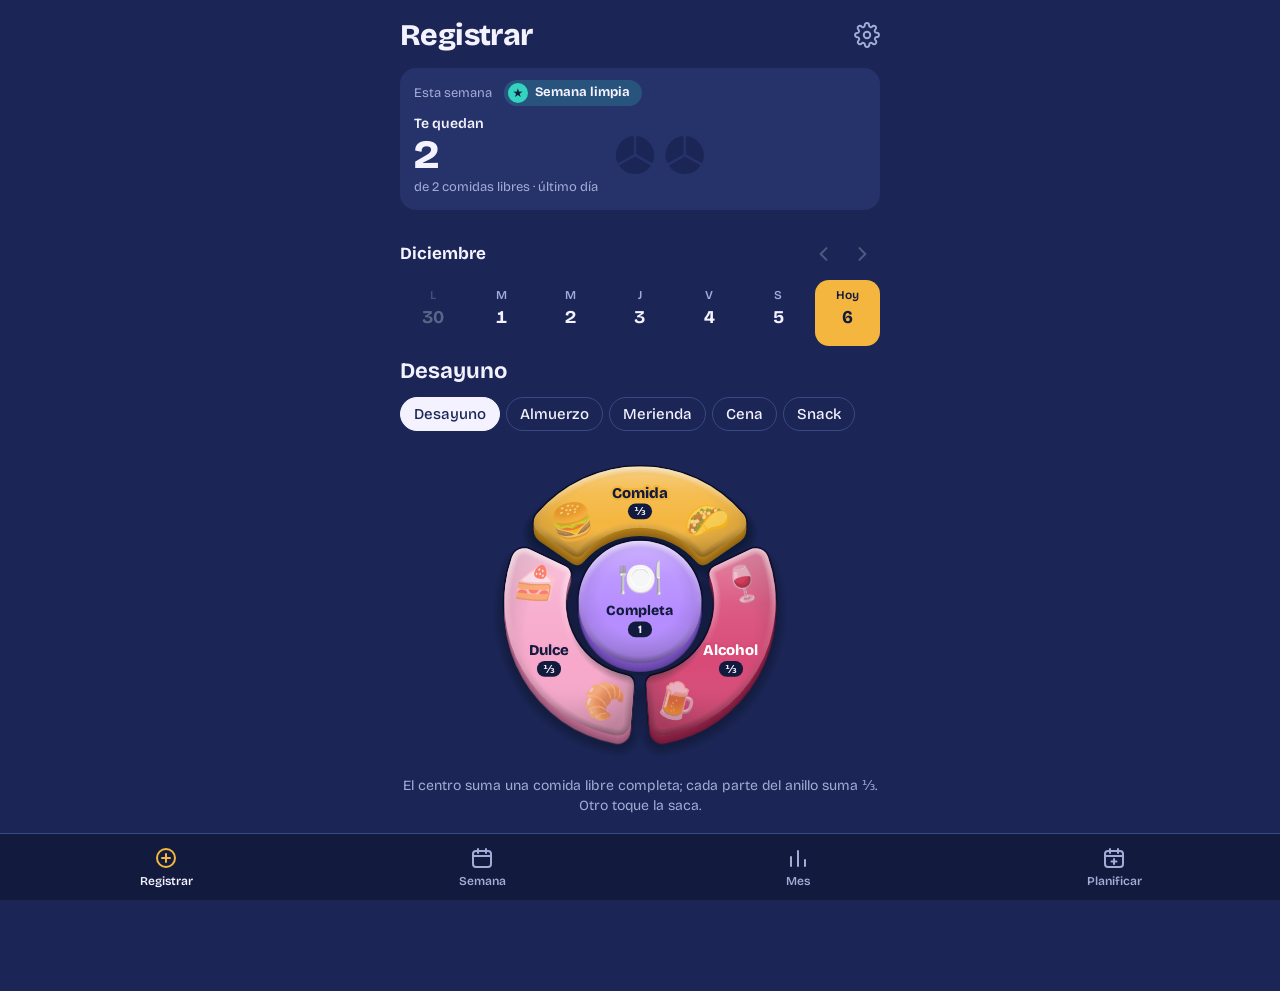
==== comidas/index.html @ 1c31e1c5 "Mark days with entries in the week strip Days that have something logged get a small lavender dot un" ====
<!doctype html>
<html lang="es">
<head>
<meta charset="utf-8">
<meta name="viewport" content="width=device-width, initial-scale=1, viewport-fit=cover">
<meta name="apple-mobile-web-app-capable" content="yes">
<meta name="apple-mobile-web-app-status-bar-style" content="black-translucent">
<meta name="apple-mobile-web-app-title" content="Comidas libres">
<meta name="theme-color" content="#1b2656">
<link rel="manifest" href="manifest.webmanifest">
<link rel="apple-touch-icon" href="icon-180.png">
<title>Comidas libres</title>
<style>
  @font-face {
    font-family: "Bricolage";
    src: url("fonts/bricolage.woff2") format("woff2");
    font-weight: 200 800;
    font-display: swap;
  }
  :root {
    color-scheme: dark;
    --ink: #1b2656;        /* cobalt ground */
    --ink-deep: #121a3d;   /* key shadows, sheet backdrop */
    --panel: #26336b;      /* sheets, inputs */
    --line: #3a4884;
    --paper: #f4f2ff;      /* main text */
    --muted: #a3acd6;
    --comida: #f4b63f;     /* mustard */
    --comida-deep: #b9811a;
    --alcohol: #d84a78;    /* wine */
    --alcohol-deep: #93224a;
    --postre: #f7a8cb;     /* strawberry milk */
    --postre-deep: #c06d93;
    --completa: #b58cff;   /* lavender: a whole free meal */
    --completa-deep: #7d55c9;
    --over: #ff7a6b;       /* status: te pasaste */
    --good: #34d3c0;       /* status: limpia / vas bien */
    --font: "Bricolage", ui-rounded, "SF Pro Rounded", -apple-system, system-ui, sans-serif;
  }
  * { box-sizing: border-box; -webkit-tap-highlight-color: transparent; }
  html { background: var(--ink); }
  body {
    margin: 0; min-height: 100%;
    background: var(--ink); color: var(--paper);
    font: 400 16px/1.4 var(--font);
    padding: env(safe-area-inset-top, 0px) 16px calc(env(safe-area-inset-bottom, 0px) + 96px);
    -webkit-font-smoothing: antialiased;
  }
  main { max-width: 480px; margin: 0 auto; }
  .tab { display: flex; flex-direction: column; gap: 26px; }
  .appbar {
    max-width: 480px; margin: 0 auto; padding: 14px 0 12px;
    display: flex; align-items: center; justify-content: space-between;
  }
  .appbar h1 { margin: 0; font-size: 30px; font-weight: 800; letter-spacing: -0.02em; }
  .appbar { position: relative; }
  .appbar .gear { margin: 0 -8px 0 0; border-radius: 12px; }
  .appbar .gear[aria-expanded="true"] { background: var(--panel); color: var(--paper); }
  /* the gear's menu: Excel one tap away, settings behind it */
  .menu {
    position: absolute; top: calc(100% - 4px); right: -4px; z-index: 30; min-width: 250px;
    display: flex; flex-direction: column; padding: 6px; border-radius: 18px;
    background: var(--panel); border: 1px solid var(--line); box-shadow: 0 14px 40px rgb(0 0 0 / .45);
    transform-origin: top right; animation: menu-in .16s cubic-bezier(.2, .9, .3, 1);
  }
  @keyframes menu-in { from { opacity: 0; transform: scale(.92) translateY(-4px); } }
  .menu button { display: flex; align-items: center; gap: 12px; width: 100%; padding: 10px 12px; border: 0; border-radius: 12px;
    background: none; color: var(--paper); text-align: left; }
  .menu button:active, .menu button:focus-visible { background: var(--ink); outline: none; }
  .menu .mi-ico { flex: none; width: 32px; height: 32px; border-radius: 10px; display: grid; place-items: center;
    background: var(--ink); font-size: 16px; }
  .menu .mi-txt { display: flex; flex-direction: column; gap: 1px; min-width: 0; }
  .menu .mi-txt b { font-size: 15px; font-weight: 700; }
  .menu .mi-txt small { font-size: 12.5px; color: var(--muted); }
  .menu hr { width: calc(100% - 24px); margin: 4px auto; border: 0; border-top: 1px solid var(--line); }

  .today-sum {
    width: 100%; display: flex; flex-direction: column; gap: 8px;
    border: 0; border-radius: 16px; background: var(--panel); padding: 12px 14px 14px; text-align: left;
  }
  .today-sum .head { display: flex; align-items: center; justify-content: space-between; gap: 12px; }
  .today-sum .head small { color: var(--muted); font-size: 13px; }
  .today-sum .head .status { font-size: 13px; padding-block: 3px; }
  .today-sum .head .status i { width: 20px; height: 20px; }
  /* the headline is what's left; the plates show it in the dial's own units (1 plate = 1 free meal, cut in thirds) */
  .hero { display: flex; align-items: center; justify-content: space-between; gap: 14px; }
  .hero-text { display: flex; flex-direction: column; min-width: 0; }
  .hero .cap { font-size: 14px; font-weight: 600; color: var(--paper); }
  .hero .num { font-size: 40px; line-height: 1; font-weight: 800; letter-spacing: -0.02em; font-variant-numeric: tabular-nums; margin: 1px 0 3px; }
  .hero.over .num { color: var(--over); }
  .hero .sub { font-size: 13px; color: var(--muted); }
  .week-card { margin-top: 12px; background: var(--panel); border-radius: 16px; padding: 12px 14px 14px; }
  .plates .w.fresh { animation: stamp .45s cubic-bezier(.2, 1.6, .4, 1); }
  .hero .plates { flex: none; height: 46px; width: auto; max-width: 62%; overflow: visible; }
  .plates .w { stroke: var(--panel); stroke-width: 2.5; stroke-linejoin: round; }
  .plates .w-empty { fill: var(--ink); }
  .plates .w-comida { fill: var(--comida); }
  .plates .w-alcohol { fill: var(--alcohol); }
  .plates .w-postre { fill: var(--postre); }
  .plates .w-completa { fill: var(--completa); }
  .plates .h-bg { fill: var(--ink); } .plates .h-ln { fill: var(--completa); }
  .plates .extra .w-empty { fill: transparent; }
  .plates .ring { fill: none; stroke: var(--over); stroke-width: 2.5; stroke-dasharray: 4 3; }
  .today-sum .note { display: flex; align-items: center; gap: 6px; color: var(--muted); font-size: 13px; font-variant-numeric: tabular-nums; }
  .key-hatch { width: 14px; height: 14px; border-radius: 4px; flex: none;
    background: repeating-linear-gradient(45deg, var(--completa) 0 2px, var(--ink) 2px 5px); }
  .pbar { position: relative; display: block; height: 10px; border-radius: 5px; background: var(--ink); overflow: hidden; }
  .pbar .fill { position: absolute; top: 0; bottom: 0; left: 0; background: var(--st, var(--good)); }
  .pbar .fill.extra { background: var(--over); }
  .s-over .pbar .fill:not(.extra) { background: var(--muted); }
  .pbar .tick { position: absolute; top: 0; bottom: 0; width: 2px; margin-left: -1px; background: var(--panel); }
  .pbar .tick.cupo { width: 3px; background: var(--paper); }

  .tabbar {
    position: fixed; left: 0; right: 0; bottom: 0; z-index: 15;
    display: grid; grid-template-columns: repeat(4, 1fr);
    background: var(--ink-deep); border-top: 1px solid var(--line);
    padding: 6px 8px calc(env(safe-area-inset-bottom, 0px) + 6px);
  }
  .tabbar button {
    border: 0; background: none; color: var(--muted); padding: 6px 0 4px;
    display: flex; flex-direction: column; align-items: center; gap: 3px; font-size: 12px; font-weight: 600;
  }
  .tabbar svg { width: 24px; height: 24px; }
  .tabbar button[aria-selected="true"] { color: var(--paper); }
  .tabbar button[aria-selected="true"] svg { color: var(--comida); }
  button { font: inherit; color: inherit; -webkit-appearance: none; appearance: none; cursor: pointer; }
  button:focus-visible, input:focus-visible, select:focus-visible, textarea:focus-visible {
    outline: 3px solid var(--paper); outline-offset: 2px;
  }
  .hidden, [hidden] { display: none !important; }

  /* ---------- top: week card ---------- */
  .top { display: flex; flex-direction: column; }
  .week-title { margin: 0; font-size: 15px; font-weight: 500; color: var(--muted); }
  .week-status { margin-top: 10px; }
  .status {
    --st: var(--good);
    display: inline-flex; align-items: center; gap: 7px; padding: 4px 12px 4px 4px; border-radius: 999px;
    background: color-mix(in srgb, var(--st) 20%, transparent); color: var(--paper);
    font-size: 14px; font-weight: 700; line-height: 1.2;
  }
  .status i, .wk .st {
    width: 22px; height: 22px; border-radius: 50%; background: var(--st); color: var(--ink-deep);
    display: inline-grid; place-items: center; font-style: normal; font-size: 12px; font-weight: 800; flex: none;
  }
  .s-clean, .s-good { --st: var(--good); }
  .s-limit { --st: var(--paper); }
  .s-over { --st: var(--over); }
  .gear { background: none; border: 0; padding: 8px; margin: -4px -8px 0 0; color: var(--muted); }
  .gear svg { display: block; width: 26px; height: 26px; }
  @keyframes stamp { from { transform: scale(.3); opacity: 0; } to { transform: scale(1); opacity: 1; } }

  /* ---------- context: when ---------- */
  .when { display: flex; flex-direction: column; gap: 10px; }
  .when-line { margin: 0; font-size: 22px; font-weight: 700; display: flex; align-items: center; flex-wrap: wrap; gap: 10px; }
  .strip { display: flex; flex-direction: column; gap: 8px; }
  .strip-head { display: flex; align-items: center; gap: 2px; }
  .strip-month { margin: 0 auto 0 0; font-size: 17px; font-weight: 700; }
  .strip-head .nav { width: 36px; height: 36px; }
  .strip-days { display: grid; grid-template-columns: repeat(7, 1fr); gap: 4px; }
  .sday {
    display: flex; flex-direction: column; align-items: center; gap: 3px;
    border: 0; background: none; border-radius: 14px; padding: 7px 0 6px; color: var(--paper);
  }
  .sday small { font-size: 12px; color: var(--muted); font-weight: 600; }
  .sday b { font-size: 18px; font-weight: 700; font-variant-numeric: tabular-nums; line-height: 1.2; }
  .sday.today { box-shadow: inset 0 0 0 2px var(--comida); }
  .sday.today small, .sday.today b { color: var(--comida); }
  .sday[aria-pressed="true"] { background: var(--paper); color: var(--ink); }
  .sday[aria-pressed="true"] small { color: var(--ink); }
  .sday.today[aria-pressed="true"] { background: var(--comida); box-shadow: none; }
  .sday.today[aria-pressed="true"] small, .sday.today[aria-pressed="true"] b { color: var(--ink-deep); }
  .sday .mark { width: 6px; height: 6px; margin-top: 3px; border-radius: 50%; }
  .sday .mark.on { background: var(--completa); }
  .sday[aria-pressed="true"] .mark.on { background: var(--completa-deep); }
  .sday:disabled { opacity: .3; cursor: default; }
  .sday:not(:disabled):not([aria-pressed="true"]):active { background: var(--panel); }
  .to-today {
    flex: none; display: inline-flex; align-items: center; gap: 5px; height: 36px;
    border: 0; background: none; color: var(--comida); padding: 0 8px;
    font-size: 15px; font-weight: 600;
  }
  .to-today:active { opacity: .6; }
  .seg { display: flex; flex-wrap: wrap; gap: 6px; }
  .seg button {
    position: relative; border: 1.5px solid var(--line); background: transparent; color: var(--paper);
    border-radius: 999px; padding: 7px 13px; font-size: 15px; line-height: 1.2; font-weight: 500;
  }
  .seg button[aria-pressed="true"] { background: var(--paper); color: var(--ink); border-color: var(--paper); }
  .seg button .dot { display: inline-block; width: 8px; height: 8px; margin-left: 7px; border-radius: 50%;
    vertical-align: 2px; background: var(--completa); }
  .seg button[aria-pressed="true"] .dot { background: var(--completa-deep); }

  /* ---------- the keypad: a Simon-style dial — the three thirds around, the whole meal in the middle ---------- */
  .pad { display: flex; justify-content: center; }
  .dial { width: min(100%, 290px); height: auto; display: block; overflow: visible; touch-action: manipulation; user-select: none; -webkit-user-select: none; }
  .key { cursor: pointer; outline: none; -webkit-tap-highlight-color: transparent; }
  /* A physical keycap, painted without SVG filters (they lag on iOS):
     resting  — the cap stands 9px over its wall, lit from above (gloss, bright top bevel, dark bottom bevel,
                slightly dished face) and casts a soft contact shadow (stacked strokes fake the blur).
     pressed  — while the finger is down it drops flush with the wall, the shadow tucks in.
     latched  — once added it stays sunk in its dark hole: a hair smaller so the hole's rim shows, the light
                is gone and a soft inner shadow falls from the top lip. */
  .key .top { transition: transform .16s cubic-bezier(.25, 1.6, .45, 1); will-change: transform; transform-box: fill-box; transform-origin: center; }
  .key.pressed .top { transform: translateY(9px) scale(.985); transition: transform .05s ease-out; }
  .key.on .top { transform: translateY(7px) scale(.965); }
  .key.on.pressed .top { transform: translateY(9px) scale(.955); }
  /* soft shadows: many thin stacked strokes (see app.js) so the falloff reads as a blur, not bands */
  .key .soft > *, .key .hole .blur > *, .key .inset .blur > * { stroke: #000; stroke-linejoin: round; }
  .key .soft > * { fill: #000; }
  .key .hole .blur > *, .key .inset .blur > * { fill: none; }
  .key .soft { transition: opacity .16s, transform .16s; }
  .key.pressed .soft { opacity: .35; transform: translateY(4px); transition-duration: .05s; }
  .key.on .soft { opacity: 0; }
  .key .well { fill: #080c26; stroke: #080c26; stroke-width: 3; stroke-linejoin: round; }
  .key.on .side { opacity: 0; }
  .key .dish { fill: url(#dish); pointer-events: none; }
  .key .gloss { fill: url(#gloss); pointer-events: none; transition: opacity .16s; }
  .key .edge * { fill: none; pointer-events: none; stroke-linejoin: round; }
  .key .edge .hi > * { stroke: url(#bevelHi); } .key .edge .lo > * { stroke: url(#bevelLo); }
  .key .edge { transition: opacity .16s; }
  .key.on .gloss { opacity: 0; } .key.on .edge { opacity: 0; }
  .key .inset { opacity: 0; pointer-events: none; transition: opacity .12s; }
  .key .inset .lipsh { fill: url(#lip); }
  .key.on .inset { opacity: 1; }
  .key.on[data-part="comida"] .face { fill: color-mix(in srgb, var(--comida), #000 14%); }
  .key.on[data-part="alcohol"] .face { fill: color-mix(in srgb, var(--alcohol), #000 14%); }
  .key.on[data-part="postre"] .face { fill: color-mix(in srgb, var(--postre), #000 14%); }
  .key.on.hub .face { fill: color-mix(in srgb, var(--completa), #000 14%); }
  .key .face { transition: filter .15s; }
  .key.pressed .face { filter: brightness(.9); transition-duration: 0s; }
  .key.on .emo, .key.on .nm, .key.on .pill { opacity: .88; }
  .key[data-part="comida"] .face { fill: var(--comida); } .key[data-part="comida"] .base { fill: var(--comida-deep); }
  .key[data-part="alcohol"] .face { fill: var(--alcohol); } .key[data-part="alcohol"] .base { fill: var(--alcohol-deep); }
  .key[data-part="postre"] .face { fill: var(--postre); } .key[data-part="postre"] .base { fill: var(--postre-deep); }
  .key.hub .face { fill: var(--completa); } .key.hub .base { fill: var(--completa-deep); }
  .key:focus-visible .face { stroke: var(--paper); stroke-width: 4; stroke-dasharray: 6 4; }
  .key text { text-anchor: middle; font-family: var(--font); pointer-events: none; }
  .key .emo { font-size: 23px; }
  .key .emos .emo { font-size: 38px; opacity: .55; }
  .key.seg .nm { font-size: 16px; paint-order: stroke; stroke-width: 5px; stroke-linejoin: round; }
  .key[data-part="comida"] .nm { stroke: var(--comida); } .key[data-part="postre"] .nm { stroke: var(--postre); } .key[data-part="alcohol"] .nm { stroke: var(--alcohol); }
  .key.on[data-part="comida"] .nm { stroke: color-mix(in srgb, var(--comida), #000 14%); } .key.on[data-part="postre"] .nm { stroke: color-mix(in srgb, var(--postre), #000 14%); } .key.on[data-part="alcohol"] .nm { stroke: color-mix(in srgb, var(--alcohol), #000 14%); }
  .key .emo.big { font-size: 40px; }
  .key .nm { font-size: 15px; font-weight: 800; fill: var(--ink-deep); }
  .key[data-part="alcohol"] .nm { fill: #fff; }
  .key .pill rect { fill: var(--ink-deep); }
  .key .pill text { font-size: 12px; font-weight: 800; fill: var(--paper); }
  .key .done { display: none; }
  .key.on .done { display: inline; }
  .key .done circle { fill: var(--ink-deep); stroke: var(--paper); stroke-width: 2; }
  .key .done text { font-size: 12px; font-weight: 800; fill: var(--paper); }
  .hint { margin: -10px 0 0; font-size: 14px; color: var(--muted); text-align: center; }

  /* ---------- log ---------- */
  .log h2 { margin: 0 0 6px; font-size: 18px; font-weight: 700; }
  .log ul { list-style: none; margin: 0; padding: 0; }
  .log li + li { border-top: 1px solid var(--line); }
  .entry {
    width: 100%; background: none; border: 0; text-align: left; padding: 12px 0;
    display: grid; grid-template-columns: auto 1fr auto; align-items: center; gap: 12px;
  }
  .entry .dots { display: flex; gap: 4px; }
  .entry .dot { width: 12px; height: 12px; border-radius: 50%; border: 1.5px solid var(--line); }
  .entry .what { min-width: 0; }
  .entry .what b { display: block; font-weight: 600; }
  .entry .what span { display: block; font-size: 14px; color: var(--muted); overflow: hidden; text-overflow: ellipsis; white-space: nowrap; }
  .entry .val { font-weight: 700; font-variant-numeric: tabular-nums; font-size: 17px; }
  .empty { color: var(--muted); margin: 4px 0 0; }
  .top > div { min-width: 0; flex: 1; }
  .week-nav { display: flex; align-items: center; gap: 4px; margin-left: -10px; }
  .nav {
    flex: none; width: 36px; height: 36px; border: 0; background: none; border-radius: 50%;
    color: var(--paper); padding: 0; display: grid; place-items: center;
  }
  .nav svg { display: block; }
  .nav:disabled { opacity: .25; cursor: default; }
  .nav:not(:disabled):active { background: var(--panel); }
  .today-link { margin-top: 12px; border: 0; background: none; padding: 0; color: var(--comida); font-weight: 600; text-decoration: underline; text-underline-offset: 3px; }

  .month { display: flex; flex-direction: column; gap: 8px; }
  .month-head { display: flex; align-items: center; gap: 4px; margin-left: -10px; }
  .month-head h2 { margin: 0; font-size: 18px; font-weight: 700; min-width: 7.5em; text-align: center; }
  .month-total { margin: 0; color: var(--muted); }
  .month-total b { color: var(--paper); font-size: 22px; font-variant-numeric: tabular-nums; }
  .month-total span { display: block; margin-top: 2px; }
  .month-advice { margin: 0; font-size: 15px; line-height: 1.45; max-width: 36em; }
  .month-advice:empty { display: none; }
  #chart .path { stroke: var(--comida); stroke-width: 1.5; stroke-dasharray: 4 4; opacity: .8; }
  .chart-wrap { position: relative; margin: 4px 0 6px; }
  .chart-wrap svg { display: block; width: 100%; height: auto; overflow: visible; touch-action: pan-y; }
  .chart-wrap figcaption { font-size: 13px; color: var(--muted); margin-top: 2px; }
  #chart .grid { stroke: var(--line); stroke-width: 1; opacity: .55; }
  #chart .axis { stroke: var(--line); stroke-width: 1; }
  #chart .tick { fill: var(--muted); font-size: 11px; font-family: var(--font); font-variant-numeric: tabular-nums; }
  #chart .pace { stroke: var(--muted); stroke-width: 1.5; opacity: .75; }
  #chart .series { fill: none; stroke: var(--comida); stroke-width: 2; stroke-linejoin: round; stroke-linecap: round; }
  #chart .wash { fill: var(--comida); opacity: .12; }
  #chart .end { fill: var(--comida); stroke: var(--ink); stroke-width: 2; }
  #chart .end.over { fill: var(--over); }
  #chart .endlabel { fill: var(--paper); font-size: 13px; font-weight: 700; font-family: var(--font); }
  #chart .cross { stroke: var(--paper); stroke-width: 1; opacity: .5; }
  #chart .hit { fill: transparent; }
  .chart-switch { margin-top: 4px; display: grid; grid-template-columns: repeat(4, 1fr); gap: 4px; }
  .chart-switch button { font-size: 13px; padding: 7px 2px; text-align: center; white-space: nowrap; }
  #chart .cat { fill: var(--paper); font-size: 13px; font-family: var(--font); }
  #chart .daynum { fill: var(--muted); font-size: 11px; font-family: var(--font); font-variant-numeric: tabular-nums; }
  #chart .daynum.dark { fill: var(--ink-deep); font-weight: 700; }
  .heat { fill: var(--panel); }
  .heat.h1 { fill: color-mix(in srgb, var(--comida) 35%, var(--panel)); }
  .heat.h2 { fill: color-mix(in srgb, var(--comida) 70%, var(--panel)); }
  .heat.h3 { fill: var(--comida); }
  .heat.future { opacity: .35; }
  .heat.today { stroke: var(--paper); stroke-width: 2; }
  .chart-legend { display: flex; flex-wrap: wrap; align-items: center; gap: 6px 14px; font-size: 13px; color: var(--muted); margin-top: 6px; }
  .chart-legend:empty { display: none; }
  .chart-legend span { display: inline-flex; align-items: center; gap: 6px; }
  .chart-legend .sw { width: 10px; height: 10px; border-radius: 3px; display: inline-block; }
  .chart-legend i.heat { width: 14px; height: 14px; border-radius: 4px; display: inline-block; background: var(--panel); }
  .chart-legend i.heat.h1 { background: color-mix(in srgb, var(--comida) 35%, var(--panel)); }
  .chart-legend i.heat.h2 { background: color-mix(in srgb, var(--comida) 70%, var(--panel)); }
  .chart-legend i.heat.h3 { background: var(--comida); }
  .chart-tip {
    position: absolute; top: 0; pointer-events: none; z-index: 5;
    background: var(--paper); color: var(--ink); border-radius: 12px; padding: 8px 10px;
    font-size: 13px; line-height: 1.35; white-space: nowrap; box-shadow: 0 6px 20px rgb(0 0 0 / .3);
  }
  .chart-tip b, .chart-tip span { display: block; }
  .sr-only { position: absolute; width: 1px; height: 1px; overflow: hidden; clip: rect(0 0 0 0); white-space: nowrap; }
  .weeks { list-style: none; margin: 0; padding: 0; display: flex; flex-direction: column; gap: 6px; }
  .wk {
    width: 100%; display: grid; grid-template-columns: 22px 10.5em 1fr 3.2em; align-items: center; gap: 10px;
    border: 1.5px solid transparent; background: var(--panel); border-radius: 14px; padding: 10px 12px;
    text-align: left; font-size: 14px;
  }
  .wk.on { border-color: var(--paper); }
  .wkbar { height: 8px; border-radius: 4px; background: var(--ink); overflow: hidden; }
  .wkbar i { display: block; height: 100%; background: var(--st); border-radius: 4px; }
  .wk.s-clean { background: color-mix(in srgb, var(--good) 14%, var(--panel)); }
  .wk.s-over { background: color-mix(in srgb, var(--over) 14%, var(--panel)); }
  .wkval { text-align: right; font-weight: 700; font-variant-numeric: tabular-nums; }
  #chart .stdot { fill: var(--st); }
  #chart .sticon { fill: var(--ink-deep); font-size: 10px; font-weight: 800; font-family: var(--font); pointer-events: none; }

  .foot { display: flex; gap: 8px; flex-wrap: wrap; }
  .ghost {
    border: 1.5px solid var(--line); background: transparent; border-radius: 12px;
    padding: 10px 14px; font-size: 15px; font-weight: 500;
  }

  /* ---------- toast with undo ---------- */
  .toast {
    position: fixed; left: 16px; right: 16px; bottom: calc(env(safe-area-inset-bottom, 0px) + 80px);
    max-width: 448px; margin: 0 auto; z-index: 20;
    display: flex; align-items: center; justify-content: space-between; gap: 12px;
    background: var(--paper); color: var(--ink); border-radius: 16px; padding: 12px 12px 12px 16px;
    font-weight: 600; box-shadow: 0 10px 30px rgb(0 0 0 / .35);
    transform: translateY(140%); transition: transform .25s cubic-bezier(.2, .9, .3, 1);
  }
  .toast:not(.show) { visibility: hidden; transition: transform .25s, visibility 0s .25s; }
  .toast.show { transform: translateY(0); }
  .toast button { border: 0; background: var(--ink); color: var(--paper); border-radius: 10px; padding: 8px 12px; font-weight: 700; flex: none; }
  .toast { flex-wrap: wrap; }
  #toastMsg { flex: 1 1 0; min-width: 0; }
  .toast-joy { flex-basis: 100%; display: flex; align-items: center; justify-content: space-between; gap: 10px;
    padding-top: 10px; border-top: 1px solid color-mix(in srgb, var(--ink) 15%, transparent); font-size: 14px; }
  .toast-joy .faces { display: flex; gap: 6px; }
  .toast .toast-joy button, .joy-pick .face, .entry .val .joy { font-family: 'Apple Color Emoji', 'Noto Color Emoji', 'Segoe UI Emoji', sans-serif; }
  .toast .toast-joy button { background: color-mix(in srgb, var(--ink) 8%, transparent); font-size: 22px; line-height: 1; padding: 6px 10px; }
  .toast .toast-joy button[aria-pressed="true"] { background: var(--completa); }
  .joy-pick { display: flex; gap: 6px; }
  .joy-pick button { flex: 1; display: flex; flex-direction: column; align-items: center; gap: 2px; padding: 8px 4px;
    border: 1.5px solid var(--line); border-radius: 14px; background: transparent; color: var(--paper); font-size: 13px; font-weight: 600; }
  .joy-pick .face { font-size: 24px; line-height: 1.1; }
  .joy-pick button[aria-pressed="true"] { border-color: var(--completa); background: color-mix(in srgb, var(--completa) 22%, transparent); }
  .entry .val .joy { font-size: 16px; margin-right: 6px; vertical-align: 1px; }

  /* ---------- bottom sheets ---------- */
  .scrim {
    position: fixed; inset: 0; z-index: 30; background: rgb(8 12 32 / .6);
    display: flex; align-items: flex-end; justify-content: center;
  }
  .gcal-set { display: flex; align-items: center; justify-content: space-between; gap: 10px; font-size: 14px; color: var(--muted); }
  .gcal-set .link { padding: 4px 0; }
  .sound-row { display: flex; align-items: center; justify-content: space-between; gap: 12px; }
  .check { display: flex; align-items: center; gap: 10px; font-weight: 600; }
  .check input { width: 22px; height: 22px; accent-color: var(--completa); }
  .sound-note { margin-top: -6px; font-size: 13px; }
  /* ---------- summary for the consultation ---------- */
  .sum-open { width: 100%; margin-top: 14px; }
  .sum { display: flex; flex-direction: column; gap: 8px; margin-top: -6px; }
  .sum h4 { margin: 10px 0 0; font-size: 13px; font-weight: 700; color: var(--muted); text-transform: uppercase; letter-spacing: .06em; }
  .sum-top { font-size: 17px; font-weight: 600; }
  .sum-total { font-size: 40px; font-weight: 800; letter-spacing: -0.02em; font-variant-numeric: tabular-nums; }
  .sum-note { margin: 0; font-size: 14px; color: var(--muted); }
  .sum-insight { margin: 0; font-size: 15px; font-weight: 600; }
  .sum-weeks { list-style: none; margin: 0; padding: 0; display: flex; flex-direction: column; gap: 6px; }
  .sum-weeks li { display: flex; align-items: center; gap: 10px; background: var(--ink); border-radius: 12px; padding: 8px 10px; }
  .sum-weeks .st { width: 22px; height: 22px; border-radius: 50%; background: var(--st); color: var(--ink-deep); display: inline-grid; place-items: center;
    font-style: normal; font-size: 12px; font-weight: 800; flex: none; }
  .sum-range { flex: 1; min-width: 0; font-size: 14px; font-weight: 600; }
  .sum-weeks .plates { height: 24px; width: auto; flex: none; }
  .sum-weeks .plates .w { stroke: var(--ink); }
  .sum-weeks .plates .w-empty { fill: var(--panel); }
  .sum-val { flex: none; min-width: 48px; text-align: right; font-weight: 700; font-variant-numeric: tabular-nums; font-size: 14px; }
  .sum-kinds { display: flex; gap: 8px; flex-wrap: wrap; }
  .sum-kind { flex: 1; min-width: 72px; display: flex; flex-direction: column; align-items: center; gap: 1px; background: var(--ink); border-radius: 12px; padding: 8px 6px; }
  .sum-kind .ico { font-size: 22px; font-family: 'Apple Color Emoji', 'Noto Color Emoji', 'Segoe UI Emoji', sans-serif; }
  .sum-kind b { font-size: 18px; font-variant-numeric: tabular-nums; }
  .sum-kind small { font-size: 12px; color: var(--muted); text-align: center; }
  .sheet {
    width: 100%; max-width: 480px; max-height: 88vh; overflow-y: auto;
    background: var(--panel); border-radius: 24px 24px 0 0;
    padding: 20px 16px calc(env(safe-area-inset-bottom, 0px) + 20px);
    display: flex; flex-direction: column; gap: 14px;
    animation: rise .25s cubic-bezier(.2, .9, .3, 1);
  }
  @keyframes rise { from { transform: translateY(40%); opacity: 0; } }
  .sheet h3 { margin: 0; font-size: 20px; font-weight: 700; }
  .sheet p { margin: 0; color: var(--muted); }
  .field { display: flex; flex-direction: column; gap: 6px; }
  .field > span { font-size: 14px; color: var(--muted); }
  .row { display: grid; grid-template-columns: 1fr 1fr; gap: 10px; }
  .sheet input, .sheet select, .sheet textarea {
    display: block; width: 100%; min-width: 0; min-height: 46px; margin: 0;
    font: inherit; font-size: 16px; color: var(--paper); background: var(--ink);
    border: 1.5px solid var(--line); border-radius: 12px; padding: 10px 12px;
    -webkit-appearance: none; appearance: none;
  }
  .sheet input[type="date"], .sheet input[type="time"] { line-height: 24px; text-align: left; }
  .sheet input::-webkit-date-and-time-value { text-align: left; margin: 0; }
  .sheet textarea { min-height: 76px; resize: vertical; }
  .parts { display: grid; grid-template-columns: repeat(3, 1fr); gap: 8px; }
  .parts button {
    border: 1.5px solid var(--line); background: transparent; border-radius: 14px; padding: 10px 4px;
    display: flex; flex-direction: column; align-items: center; gap: 2px; font-size: 14px; font-weight: 600;
  }
  .parts button span { font-size: 26px; filter: grayscale(1); opacity: .5; }
  .parts button[aria-pressed="true"] { border-color: var(--paper); background: var(--ink); }
  .parts button[aria-pressed="true"] span { filter: none; opacity: 1; }
  .parts .wide { grid-column: 1 / -1; flex-direction: row; justify-content: center; gap: 8px; padding: 10px; }
  .parts .wide span { font-size: 20px; }
  .parts .wide[aria-pressed="true"] { border-color: var(--completa); }

  /* ---------- damage feedback ---------- */
  /* ---------- Planificar ---------- */
  .plan { display: flex; flex-direction: column; gap: 18px; }
  .plan-budget { --st: var(--good); background: var(--panel); border-radius: 18px; padding: 16px; display: flex; flex-direction: column; gap: 10px; }
  .plan-free { margin: 0; display: flex; align-items: baseline; gap: 10px; flex-wrap: wrap; }
  .plan-free b { font-size: 40px; font-weight: 800; line-height: 1; color: var(--st); font-variant-numeric: tabular-nums; }
  .plan-budget.s-limit .plan-free b { color: var(--paper); }
  .plan-free span { font-size: 16px; font-weight: 600; }
  .plan-budget .pbar { height: 14px; border-radius: 7px; }
  .pbar .fill.reserved {
    background: repeating-linear-gradient(135deg, var(--completa) 0 4px, color-mix(in srgb, var(--completa) 35%, transparent) 4px 8px);
  }
  .plan-legend { margin: 0; display: flex; flex-wrap: wrap; gap: 6px 14px; font-size: 13px; color: var(--muted); font-variant-numeric: tabular-nums; }
  .plan-legend span { display: inline-flex; align-items: center; gap: 6px; }
  .plan-legend i { width: 12px; height: 12px; border-radius: 3px; display: inline-block; }
  .plan-legend .lg-used { background: var(--st); }
  .plan-legend .lg-res { background: repeating-linear-gradient(135deg, var(--completa) 0 3px, color-mix(in srgb, var(--completa) 35%, transparent) 3px 6px); }
  .plan-legend .lg-free { background: var(--ink); box-shadow: inset 0 0 0 1.5px var(--line); }
  .plan-actions { display: flex; flex-direction: column; gap: 8px; }
  .plan-span { margin: -2px 0 0; font-size: 12px; color: var(--muted); }
  .plan-free { flex-direction: column; align-items: flex-start; gap: 0; }
  .plan-free small { font-size: 15px; font-weight: 600; color: var(--muted); }
  .plan-free b { font-size: 64px; letter-spacing: -0.03em; }
  .plan-free span { font-size: 17px; }
  .tokens { display: flex; flex-wrap: wrap; gap: 8px; margin-top: 4px; }
  .tokens svg { width: 38px; height: 38px; display: block; }
  .tk-ring { fill: var(--ink); stroke: var(--line); stroke-width: 2; }
  .tk-ring.extra { stroke: var(--over); stroke-dasharray: 4 3; }
  .tk-used { fill: var(--st); }
  .tk-used.over, .tk-res.over { fill: var(--over); }
  .tk-res { fill: var(--completa); opacity: .55; }
  .tk-div { stroke: var(--panel); stroke-width: 2.5; }
  .tk-legend { display: flex; gap: 14px; flex-wrap: wrap; margin-top: 8px; font-size: 13px; color: var(--muted); }
  .tk-legend span { display: inline-flex; align-items: center; gap: 6px; }
  .tk-legend i { width: 12px; height: 12px; border-radius: 50%; display: inline-block; }
  .tk-legend .lg-used { background: var(--st); }
  .tk-legend .lg-res { background: var(--completa); opacity: .55; }
  .tk-legend .lg-free { background: var(--ink); box-shadow: inset 0 0 0 1.5px var(--line); }
  .plan-math { margin: 2px 0 0; font-size: 14px; font-variant-numeric: tabular-nums; }
  .play { background: var(--panel); border-radius: 18px; padding: 14px; display: flex; flex-direction: column; gap: 10px; }
  .play-head { display: flex; align-items: center; justify-content: space-between; gap: 10px; }
  .play-head h3 { margin: 0; }
  .play-head .status { padding: 4px 12px; }
  .play-hint { margin: 0; font-size: 13px; color: var(--muted); }
  .play-weeks { list-style: none; margin: 0; padding: 0; display: flex; flex-direction: column; gap: 8px; }
  .pg { background: var(--ink); border-radius: 14px; padding: 10px 12px; display: flex; flex-direction: column; gap: 8px; }
  .pg.over { box-shadow: inset 0 0 0 1.5px var(--over); }
  .pg-head { display: flex; justify-content: space-between; gap: 8px; font-size: 14px; }
  .pg-total { font-weight: 700; font-variant-numeric: tabular-nums; }
  .pg.over .pg-total { color: var(--over); }
  .pg-bar { background: var(--panel); }
  .pbar .fill.used { background: var(--good); }
  .pbar .fill.alloc { background: var(--paper); }
  .pg-step { display: flex; align-items: center; gap: 8px; }
  .pg-step small { margin-right: auto; font-size: 13px; color: var(--muted); }
  .pg-step button { width: 40px; height: 36px; border: 0; border-radius: 10px; background: var(--panel); font-size: 22px; font-weight: 700; line-height: 1; }
  .pg-step button:disabled { opacity: .3; }
  .pg-val { min-width: 34px; text-align: center; font-weight: 800; font-size: 17px; font-variant-numeric: tabular-nums; color: var(--paper); }
  .play-actions { display: flex; gap: 8px; align-items: center; }
  .play-actions .ghost { flex: 1; }
  .plan-add { width: 100%; }
  .plan-ics { width: 100%; }
  .gcal { display: inline-flex; align-items: center; justify-content: center; gap: 8px; }
  .plan-ics-file { padding: 4px; font-size: 14px; }
  .gcal-note { margin: 0; text-align: center; font-size: 12px; color: var(--muted); }
  .gcal-note:empty { display: none; }
  .ics-list { list-style: none; margin: 0; padding: 0; display: flex; flex-direction: column; gap: 6px; max-height: 52vh; overflow-y: auto; }
  .ics { display: flex; align-items: center; gap: 8px; background: var(--ink); border-radius: 12px; padding: 4px 6px 4px 4px; }
  .ics-pick { flex: 1; min-width: 0; display: grid; grid-template-columns: 26px 5.6em 1fr; align-items: center; gap: 8px;
    border: 0; background: none; text-align: left; padding: 6px 4px; }
  .ics-check { width: 24px; height: 24px; border-radius: 7px; border: 2px solid var(--line); display: grid; place-items: center; font-size: 13px; font-weight: 800; }
  .ics.on .ics-check { background: var(--completa); border-color: var(--completa); color: var(--ink-deep); }
  .ics-date { font-size: 13px; color: var(--muted); }
  .ics-pick b { font-weight: 600; overflow: hidden; text-overflow: ellipsis; white-space: nowrap; }
  .ics:not(.on) .ics-pick b { color: var(--muted); font-weight: 500; }
  .ics-val { flex: none; min-width: 40px; border: 1.5px solid var(--line); background: none; border-radius: 999px; padding: 4px 10px; font-weight: 800; }
  .ics.on .ics-val { border-color: var(--completa); }
  .solid:disabled { opacity: .5; }
  .plan-block h3 { margin: 0 0 8px; font-size: 17px; font-weight: 700; }
  .plan-list, .plan-weeks { list-style: none; margin: 0; padding: 0; display: flex; flex-direction: column; gap: 8px; }
  .prow { display: flex; align-items: center; gap: 12px; background: var(--panel); border-radius: 14px; padding: 8px 10px; }
  .pdate { flex: none; width: 44px; display: flex; flex-direction: column; align-items: center; line-height: 1.1; }
  .pdate small { font-size: 12px; color: var(--muted); text-transform: capitalize; }
  .pdate b { font-size: 20px; font-variant-numeric: tabular-nums; }
  .pdate.today b, .pdate.today small { color: var(--comida); }
  .pmain { flex: 1; min-width: 0; border: 0; background: none; text-align: left; padding: 4px 0; display: flex; flex-direction: column; gap: 2px; }
  .pmain b { font-weight: 700; overflow: hidden; text-overflow: ellipsis; white-space: nowrap; }
  .pmain span { font-size: 13px; color: var(--muted); }
  .pval { flex: none; font-weight: 800; font-variant-numeric: tabular-nums; padding: 2px 10px; border-radius: 999px;
    background: repeating-linear-gradient(135deg, color-mix(in srgb, var(--completa) 55%, transparent) 0 4px, color-mix(in srgb, var(--completa) 25%, transparent) 4px 8px); }
  .preg { flex: none; border: 0; border-radius: 12px; background: var(--completa); color: var(--ink-deep); font-weight: 800; padding: 8px 12px; }
  .pw { background: var(--panel); border-radius: 14px; padding: 10px 12px; display: grid; grid-template-columns: 1fr auto; gap: 8px 12px; align-items: center; }
  .pw .pw-range { font-size: 14px; font-weight: 600; }
  .pw .pbar { grid-column: 1 / -1; grid-row: 2; }
  .pw .status { grid-column: 2; grid-row: 1; font-size: 13px; padding-block: 2px; }
  .pw .status i { width: 20px; height: 20px; }
  .backup { display: flex; align-items: center; gap: 10px; margin-top: -12px; padding: 8px 6px 8px 14px;
    border-radius: 14px; background: var(--panel); border: 1.5px dashed var(--line); }
  .backup-text { flex: 1; min-width: 0; display: flex; flex-direction: column; gap: 1px; }
  .backup-text b { font-size: 14px; font-weight: 700; }
  .backup-text small { font-size: 13px; color: var(--muted); }
  .backup-go { flex: none; border: 0; border-radius: 10px; background: var(--paper); color: var(--ink-deep); font-weight: 800; padding: 8px 12px; }
  .backup-x { flex: none; border: 0; background: none; color: var(--muted); font-size: 16px; width: 36px; height: 36px; border-radius: 10px; }
  .today-plans { display: flex; flex-direction: column; gap: 8px; margin-top: -12px; }
  .tplan { display: flex; align-items: center; justify-content: space-between; gap: 10px;
    border: 1.5px solid var(--completa); border-radius: 14px; padding: 8px 8px 8px 14px; font-weight: 600; }
  .tplan button { flex: none; border: 0; border-radius: 10px; background: var(--completa); color: var(--ink-deep); font-weight: 800; padding: 8px 12px; }
  .err-detail { margin: 0 0 6px; padding: 10px 12px; border-radius: 12px; background: var(--ink); color: var(--paper); font-size: 13px; white-space: pre-wrap; word-break: break-word; user-select: text; -webkit-user-select: text; }
  .version { text-align: center; font-size: 12px; opacity: .6; }
  .hurt {
    position: fixed; inset: 0; z-index: 40; pointer-events: none; opacity: 0;
    background: radial-gradient(ellipse at center, rgb(200 0 20 / .12) 25%, rgb(210 0 20 / .65) 70%, rgb(150 0 10 / .92) 100%);
  }
  .hurt.big { background: radial-gradient(ellipse at center, rgb(160 0 10 / .25) 20%, rgb(200 0 20 / .7) 65%, rgb(120 0 10 / .95) 100%); }
  .dmg {
    position: fixed; z-index: 41; pointer-events: none; transform: translate(-50%, -50%);
    font-size: 26px; font-weight: 800; color: #ff3b3b; white-space: nowrap;
    text-shadow: 0 2px 0 #5a0008, 0 0 18px rgb(255 0 0 / .6);
  }
  .dmg.big { font-size: 38px; }
  .actions { display: flex; flex-direction: column; gap: 8px; margin-top: 4px; }
  .solid {
    border: 0; border-radius: 14px; padding: 14px; font-size: 17px; font-weight: 700;
    background: var(--paper); color: var(--ink);
  }
  .solid.danger { background: var(--over); color: var(--ink-deep); }
  .link { background: none; border: 0; padding: 10px; color: var(--muted); font-weight: 500; }
  .link.danger { color: var(--over); }

  @media (max-width: 350px) {
    .key { min-height: 128px; }
    .key .emoji { font-size: 38px; }
    .key .name { font-size: 16px; }
  }
  @media (prefers-reduced-motion: reduce) {
    *, *::before, *::after { animation: none !important; transition: none !important; }
  }
</style>
</head>
<body>
<header class="appbar">
  <h1 id="tabTitle">Registrar</h1>
  <button class="gear" id="btnMenu" type="button" aria-label="Menú" aria-haspopup="menu" aria-expanded="false" aria-controls="appMenu">
      <svg viewBox="0 0 24 24" fill="none" stroke="currentColor" stroke-width="1.8" stroke-linecap="round" stroke-linejoin="round"><circle cx="12" cy="12" r="3"/><path d="M19.4 15a1.7 1.7 0 0 0 .3 1.8l.1.1a2 2 0 1 1-2.8 2.8l-.1-.1a1.7 1.7 0 0 0-1.8-.3 1.7 1.7 0 0 0-1 1.5V21a2 2 0 1 1-4 0v-.1a1.7 1.7 0 0 0-1.1-1.5 1.7 1.7 0 0 0-1.8.3l-.1.1a2 2 0 1 1-2.8-2.8l.1-.1a1.7 1.7 0 0 0 .3-1.8 1.7 1.7 0 0 0-1.5-1H3a2 2 0 1 1 0-4h.1a1.7 1.7 0 0 0 1.5-1.1 1.7 1.7 0 0 0-.3-1.8l-.1-.1a2 2 0 1 1 2.8-2.8l.1.1a1.7 1.7 0 0 0 1.8.3h0a1.7 1.7 0 0 0 1-1.5V3a2 2 0 1 1 4 0v.1a1.7 1.7 0 0 0 1 1.5 1.7 1.7 0 0 0 1.8-.3l.1-.1a2 2 0 1 1 2.8 2.8l-.1.1a1.7 1.7 0 0 0-.3 1.8v0a1.7 1.7 0 0 0 1.5 1H21a2 2 0 1 1 0 4h-.1a1.7 1.7 0 0 0-1.5 1z"/></svg>
  </button>
  <div class="menu" id="appMenu" role="menu" aria-label="Menú" hidden>
    <button type="button" role="menuitem" id="btnExport"><span class="mi-ico" aria-hidden="true"><svg viewBox="0 0 24 24" width="18" height="18" fill="none" stroke="currentColor" stroke-width="2" stroke-linecap="round" stroke-linejoin="round"><path d="M12 15V4M7 9l5-5 5 5"/><path d="M4 15v3a2 2 0 0 0 2 2h12a2 2 0 0 0 2-2v-3"/></svg></span><span class="mi-txt"><b>Exportar Excel</b><small id="menuLastExport"></small></span></button>
    <button type="button" role="menuitem" id="btnImport"><span class="mi-ico" aria-hidden="true"><svg viewBox="0 0 24 24" width="18" height="18" fill="none" stroke="currentColor" stroke-width="2" stroke-linecap="round" stroke-linejoin="round"><path d="M12 4v11M7 10l5 5 5-5"/><path d="M4 15v3a2 2 0 0 0 2 2h12a2 2 0 0 0 2-2v-3"/></svg></span><span class="mi-txt"><b>Importar Excel</b><small>Recuperar registros de un archivo</small></span></button>
    <hr>
    <button type="button" role="menuitem" id="btnSettings"><span class="mi-ico" aria-hidden="true"><svg viewBox="0 0 24 24" width="18" height="18" fill="none" stroke="currentColor" stroke-width="2" stroke-linecap="round" stroke-linejoin="round"><circle cx="12" cy="12" r="3"/><path d="M12 2v3M12 19v3M4.9 4.9l2.1 2.1M17 17l2.1 2.1M2 12h3M19 12h3M4.9 19.1 7 17M17 7l2.1-2.1"/></svg></span><span class="mi-txt"><b>Ajustes</b><small>Cupo, horarios, sonido y más</small></span></button>
  </div>
  <input type="file" id="fileInput" accept=".xlsx,.xls,.csv,application/vnd.openxmlformats-officedocument.spreadsheetml.sheet" class="hidden">
</header>

<main>
  <!-- ===== Registrar: log a free meal (defaults to today) ===== -->
  <div class="tab" id="tab-hoy" role="tabpanel" aria-labelledby="tb-hoy">
    <button class="today-sum" id="todaySummary" type="button"></button>
    <div class="today-plans" id="todayPlans" hidden></div>
    <div class="backup" id="backupNudge" role="status" hidden>
      <span class="backup-text"><b></b><small>Guardá un Excel en Archivos por si se borran.</small></span>
      <button class="backup-go" id="backupExport" type="button">Exportar</button>
      <button class="backup-x" id="backupLater" type="button" aria-label="Recordarme en una semana">✕</button>
    </div>
  <section class="when">
    <div class="strip" role="group" aria-label="Día">
      <div class="strip-head">
        <p class="strip-month" id="stripMonth">Septiembre</p>
        <button type="button" class="to-today" id="dayToday" aria-label="Volver a hoy" hidden><svg viewBox="0 0 24 24" width="15" height="15" fill="none" stroke="currentColor" stroke-width="2.4" stroke-linecap="round" stroke-linejoin="round" aria-hidden="true"><path d="M3 12a9 9 0 1 0 3-6.7"/><path d="M3 4v5h5"/></svg>Hoy</button>
        <button type="button" class="nav" id="dayPrev" aria-label="Semana anterior"><svg viewBox="0 0 24 24" width="20" height="20" fill="none" stroke="currentColor" stroke-width="2.4" stroke-linecap="round" stroke-linejoin="round" aria-hidden="true"><path d="M15 5l-7 7 7 7"/></svg></button>
        <button type="button" class="nav" id="dayNext" aria-label="Semana siguiente"><svg viewBox="0 0 24 24" width="20" height="20" fill="none" stroke="currentColor" stroke-width="2.4" stroke-linecap="round" stroke-linejoin="round" aria-hidden="true"><path d="M9 5l7 7-7 7"/></svg></button>
      </div>
      <div class="strip-days" id="stripDays"></div>
    </div>
    <p class="when-line" id="whenLine"><span id="whenMeal">Cena</span></p>
    <div class="seg" id="segMeal" role="group" aria-label="Momento"></div>
  </section>

  <section class="pad" id="pad" aria-label="Registrar">
    <svg class="dial" viewBox="-6 -6 312 326" role="group" aria-label="Sumar comida libre">
      <defs>
        <!-- all depth is painted with gradients and stacked strokes, no SVG filters: fast on iOS -->
        <linearGradient id="gloss" x1="0" y1="0" x2="0" y2="1">
          <stop offset="0" stop-color="#fff" stop-opacity="0.34"/>
          <stop offset="0.3" stop-color="#fff" stop-opacity="0.1"/>
          <stop offset="0.62" stop-color="#fff" stop-opacity="0"/>
          <stop offset="1" stop-color="#000" stop-opacity="0.12"/>
        </linearGradient>
        <radialGradient id="dish" cx="0.5" cy="0.45" r="0.6">
          <stop offset="0.55" stop-color="#000" stop-opacity="0"/>
          <stop offset="1" stop-color="#000" stop-opacity="0.16"/>
        </radialGradient>
        <linearGradient id="bevelHi" x1="0" y1="0" x2="0" y2="1">
          <stop offset="0" stop-color="#fff" stop-opacity="0.75"/>
          <stop offset="0.45" stop-color="#fff" stop-opacity="0.12"/>
          <stop offset="1" stop-color="#fff" stop-opacity="0"/>
        </linearGradient>
        <linearGradient id="bevelLo" x1="0" y1="0" x2="0" y2="1">
          <stop offset="0.45" stop-color="#000" stop-opacity="0"/>
          <stop offset="1" stop-color="#000" stop-opacity="0.35"/>
        </linearGradient>
        <linearGradient id="lip" x1="0" y1="0" x2="0" y2="1">
          <stop offset="0" stop-color="#000" stop-opacity="0.3"/>
          <stop offset="0.12" stop-color="#000" stop-opacity="0.08"/>
          <stop offset="0.25" stop-color="#000" stop-opacity="0"/>
        </linearGradient>
        <clipPath id="cp-comida"><path d="M41.83 75.66 A14 14 0 0 1 39.13 55.01 A146 146 0 0 1 260.87 55.01 A14 14 0 0 1 258.17 75.66 L222.97 99.85 A9 9 0 0 1 211.01 98.25 A80 80 0 0 0 88.99 98.25 A9 9 0 0 1 77.03 99.85 Z"/></clipPath>
        <clipPath id="cp-alcohol"><path d="M268.47 93.49 A14 14 0 0 1 287.70 101.48 A146 146 0 0 1 176.83 293.51 A14 14 0 0 1 160.30 280.85 L156.95 238.27 A9 9 0 0 1 164.31 228.71 A80 80 0 0 0 225.32 123.04 A9 9 0 0 1 229.92 111.88 Z"/></clipPath>
        <clipPath id="cp-postre"><path d="M139.70 280.85 A14 14 0 0 1 123.17 293.51 A146 146 0 0 1 12.30 101.48 A14 14 0 0 1 31.53 93.49 L70.08 111.88 A9 9 0 0 1 74.68 123.04 A80 80 0 0 0 135.69 228.71 A9 9 0 0 1 143.05 238.27 Z"/></clipPath>
        <clipPath id="cp-completa"><circle cx="150" cy="150" r="66"/></clipPath>
      </defs>
      <g class="key seg" data-part="comida" role="button" tabindex="0" aria-label="Sumar comida">
        <g class="soft" transform="translate(0 11)"></g>
        <g class="hole"><path class="well" d="M41.83 75.66 A14 14 0 0 1 39.13 55.01 A146 146 0 0 1 260.87 55.01 A14 14 0 0 1 258.17 75.66 L222.97 99.85 A9 9 0 0 1 211.01 98.25 A80 80 0 0 0 88.99 98.25 A9 9 0 0 1 77.03 99.85 Z"/><g class="blur" clip-path="url(#cp-comida)"></g></g>
        <g class="side"></g>
        <g class="top">
          <path class="face" d="M41.83 75.66 A14 14 0 0 1 39.13 55.01 A146 146 0 0 1 260.87 55.01 A14 14 0 0 1 258.17 75.66 L222.97 99.85 A9 9 0 0 1 211.01 98.25 A80 80 0 0 0 88.99 98.25 A9 9 0 0 1 77.03 99.85 Z"/><path class="dish" d="M41.83 75.66 A14 14 0 0 1 39.13 55.01 A146 146 0 0 1 260.87 55.01 A14 14 0 0 1 258.17 75.66 L222.97 99.85 A9 9 0 0 1 211.01 98.25 A80 80 0 0 0 88.99 98.25 A9 9 0 0 1 77.03 99.85 Z"/><path class="gloss" d="M41.83 75.66 A14 14 0 0 1 39.13 55.01 A146 146 0 0 1 260.87 55.01 A14 14 0 0 1 258.17 75.66 L222.97 99.85 A9 9 0 0 1 211.01 98.25 A80 80 0 0 0 88.99 98.25 A9 9 0 0 1 77.03 99.85 Z"/>
          <g class="edge" clip-path="url(#cp-comida)"><g class="hi"></g><g class="lo"></g></g>
          <g class="inset" clip-path="url(#cp-comida)"><path class="lipsh" d="M41.83 75.66 A14 14 0 0 1 39.13 55.01 A146 146 0 0 1 260.87 55.01 A14 14 0 0 1 258.17 75.66 L222.97 99.85 A9 9 0 0 1 211.01 98.25 A80 80 0 0 0 88.99 98.25 A9 9 0 0 1 77.03 99.85 Z"/><g class="blur"></g></g>
          <g class="emos"><text class="emo" x="77.4" y="63.4" dy="0.35em" transform="rotate(-14 77.4 63.4)">🍔</text><text class="emo" x="222.6" y="63.4" dy="0.35em" transform="rotate(14 222.6 63.4)">🌮</text></g>
          <text class="nm" x="150.0" y="38.0">Comida</text>
          <g class="pill"><rect x="137.0" y="44.0" width="26" height="17" rx="8.5"/><text x="150.0" y="56.5">⅓</text></g>
          <g class="done"><circle cx="233.6" cy="50.4" r="11"/><text x="233.6" y="54.9">✓</text></g>
        </g>
      </g>
      <g class="key seg" data-part="alcohol" role="button" tabindex="0" aria-label="Sumar alcohol">
        <g class="soft" transform="translate(0 11)"></g>
        <g class="hole"><path class="well" d="M268.47 93.49 A14 14 0 0 1 287.70 101.48 A146 146 0 0 1 176.83 293.51 A14 14 0 0 1 160.30 280.85 L156.95 238.27 A9 9 0 0 1 164.31 228.71 A80 80 0 0 0 225.32 123.04 A9 9 0 0 1 229.92 111.88 Z"/><g class="blur" clip-path="url(#cp-alcohol)"></g></g>
        <g class="side"></g>
        <g class="top">
          <path class="face" d="M268.47 93.49 A14 14 0 0 1 287.70 101.48 A146 146 0 0 1 176.83 293.51 A14 14 0 0 1 160.30 280.85 L156.95 238.27 A9 9 0 0 1 164.31 228.71 A80 80 0 0 0 225.32 123.04 A9 9 0 0 1 229.92 111.88 Z"/><path class="dish" d="M268.47 93.49 A14 14 0 0 1 287.70 101.48 A146 146 0 0 1 176.83 293.51 A14 14 0 0 1 160.30 280.85 L156.95 238.27 A9 9 0 0 1 164.31 228.71 A80 80 0 0 0 225.32 123.04 A9 9 0 0 1 229.92 111.88 Z"/><path class="gloss" d="M268.47 93.49 A14 14 0 0 1 287.70 101.48 A146 146 0 0 1 176.83 293.51 A14 14 0 0 1 160.30 280.85 L156.95 238.27 A9 9 0 0 1 164.31 228.71 A80 80 0 0 0 225.32 123.04 A9 9 0 0 1 229.92 111.88 Z"/>
          <g class="edge" clip-path="url(#cp-alcohol)"><g class="hi"></g><g class="lo"></g></g>
          <g class="inset" clip-path="url(#cp-alcohol)"><path class="lipsh" d="M268.47 93.49 A14 14 0 0 1 287.70 101.48 A146 146 0 0 1 176.83 293.51 A14 14 0 0 1 160.30 280.85 L156.95 238.27 A9 9 0 0 1 164.31 228.71 A80 80 0 0 0 225.32 123.04 A9 9 0 0 1 229.92 111.88 Z"/><g class="blur"></g></g>
          <g class="emos"><text class="emo" x="261.3" y="130.4" dy="0.35em" transform="rotate(-14 261.3 130.4)">🍷</text><text class="emo" x="188.6" y="256.2" dy="0.35em" transform="rotate(14 188.6 256.2)">🍺</text></g>
          <text class="nm" x="247.9" y="207.5">Alcohol</text>
          <g class="pill"><rect x="234.9" y="213.5" width="26" height="17" rx="8.5"/><text x="247.9" y="226.0">⅓</text></g>
          <g class="done"><circle cx="277.2" cy="123.0" r="11"/><text x="277.2" y="127.5">✓</text></g>
        </g>
      </g>
      <g class="key seg" data-part="postre" role="button" tabindex="0" aria-label="Sumar dulce">
        <g class="soft" transform="translate(0 11)"></g>
        <g class="hole"><path class="well" d="M139.70 280.85 A14 14 0 0 1 123.17 293.51 A146 146 0 0 1 12.30 101.48 A14 14 0 0 1 31.53 93.49 L70.08 111.88 A9 9 0 0 1 74.68 123.04 A80 80 0 0 0 135.69 228.71 A9 9 0 0 1 143.05 238.27 Z"/><g class="blur" clip-path="url(#cp-postre)"></g></g>
        <g class="side"></g>
        <g class="top">
          <path class="face" d="M139.70 280.85 A14 14 0 0 1 123.17 293.51 A146 146 0 0 1 12.30 101.48 A14 14 0 0 1 31.53 93.49 L70.08 111.88 A9 9 0 0 1 74.68 123.04 A80 80 0 0 0 135.69 228.71 A9 9 0 0 1 143.05 238.27 Z"/><path class="dish" d="M139.70 280.85 A14 14 0 0 1 123.17 293.51 A146 146 0 0 1 12.30 101.48 A14 14 0 0 1 31.53 93.49 L70.08 111.88 A9 9 0 0 1 74.68 123.04 A80 80 0 0 0 135.69 228.71 A9 9 0 0 1 143.05 238.27 Z"/><path class="gloss" d="M139.70 280.85 A14 14 0 0 1 123.17 293.51 A146 146 0 0 1 12.30 101.48 A14 14 0 0 1 31.53 93.49 L70.08 111.88 A9 9 0 0 1 74.68 123.04 A80 80 0 0 0 135.69 228.71 A9 9 0 0 1 143.05 238.27 Z"/>
          <g class="edge" clip-path="url(#cp-postre)"><g class="hi"></g><g class="lo"></g></g>
          <g class="inset" clip-path="url(#cp-postre)"><path class="lipsh" d="M139.70 280.85 A14 14 0 0 1 123.17 293.51 A146 146 0 0 1 12.30 101.48 A14 14 0 0 1 31.53 93.49 L70.08 111.88 A9 9 0 0 1 74.68 123.04 A80 80 0 0 0 135.69 228.71 A9 9 0 0 1 143.05 238.27 Z"/><g class="blur"></g></g>
          <g class="emos"><text class="emo" x="111.4" y="256.2" dy="0.35em" transform="rotate(-14 111.4 256.2)">🥐</text><text class="emo" x="38.7" y="130.4" dy="0.35em" transform="rotate(14 38.7 130.4)">🍰</text></g>
          <text class="nm" x="52.1" y="207.5">Dulce</text>
          <g class="pill"><rect x="39.1" y="213.5" width="26" height="17" rx="8.5"/><text x="52.1" y="226.0">⅓</text></g>
          <g class="done"><circle cx="109.8" cy="273.6" r="11"/><text x="109.8" y="278.1">✓</text></g>
        </g>
      </g>
      <g class="key hub" data-part="completa" role="button" tabindex="0" aria-label="Sumar comida libre completa">
        <g class="soft" transform="translate(0 11)"></g>
        <g class="hole"><circle class="well" cx="150" cy="150" r="66"/><g class="blur" clip-path="url(#cp-completa)"></g></g>
        <g class="side"></g>
        <g class="top">
          <circle class="face" cx="150" cy="150" r="66"/><circle class="dish" cx="150" cy="150" r="66"/><circle class="gloss" cx="150" cy="150" r="66"/>
          <g class="edge" clip-path="url(#cp-completa)"><g class="hi"></g><g class="lo"></g></g>
          <g class="inset" clip-path="url(#cp-completa)"><circle class="lipsh" cx="150" cy="150" r="66"/><g class="blur"></g></g>
          <text class="emo big" x="150" y="138">🍽️</text>
          <text class="nm" x="150" y="164">Completa</text>
          <g class="pill"><rect x="137" y="171" width="26" height="17" rx="8.5"/><text x="150" y="183.5">1</text></g>
          <g class="done"><circle cx="194" cy="106" r="11"/><text x="194" y="110.5">✓</text></g>
        </g>
      </g>
    </svg>
  </section>
  <p class="hint" id="padHint">El centro suma una comida libre completa; cada parte del anillo suma ⅓. Otro toque la saca.</p>

    <section class="log">
      <h2 id="dayTitle">Registros de hoy</h2>
      <ul id="dayList"></ul>
    </section>
  </div>

  <!-- ===== Semana ===== -->
  <div class="tab" id="tab-semana" role="tabpanel" aria-labelledby="tb-semana" hidden>
    <section class="top" aria-live="polite">
      <div class="week-nav">
        <button class="nav" id="wkPrev" type="button" aria-label="Semana anterior"><svg viewBox="0 0 24 24" width="22" height="22" fill="none" stroke="currentColor" stroke-width="2.4" stroke-linecap="round" stroke-linejoin="round"><path d="M15 5l-7 7 7 7"/></svg></button>
        <p class="week-title" id="weekTitle">Esta semana</p>
        <button class="nav" id="wkNext" type="button" aria-label="Semana siguiente"><svg viewBox="0 0 24 24" width="22" height="22" fill="none" stroke="currentColor" stroke-width="2.4" stroke-linecap="round" stroke-linejoin="round"><path d="M9 5l7 7-7 7"/></svg></button>
      </div>
      <div class="week-status" id="weekStatus"></div>
      <div class="week-card" id="weekLeft"></div>
      <button class="today-link" id="wkToday" type="button" hidden>Volver a esta semana</button>
    </section>
    <section class="log">
      <h2 id="logTitle">Registros de esta semana</h2>
      <ul id="list"></ul>
    </section>
  </div>

  <!-- ===== Mes ===== -->
  <div class="tab" id="tab-mes" role="tabpanel" aria-labelledby="tb-mes" hidden>
  <section class="month">
    <div class="month-head">
      <button class="nav" id="moPrev" type="button" aria-label="Mes anterior"><svg viewBox="0 0 24 24" width="22" height="22" fill="none" stroke="currentColor" stroke-width="2.4" stroke-linecap="round" stroke-linejoin="round"><path d="M15 5l-7 7 7 7"/></svg></button>
      <h2 id="monthTitle">Septiembre</h2>
      <button class="nav" id="moNext" type="button" aria-label="Mes siguiente"><svg viewBox="0 0 24 24" width="22" height="22" fill="none" stroke="currentColor" stroke-width="2.4" stroke-linecap="round" stroke-linejoin="round"><path d="M9 5l7 7-7 7"/></svg></button>
    </div>
    <p class="month-total" id="monthTotal"></p>
    <div id="monthStatus"></div>
    <p class="month-advice" id="monthAdvice"></p>
    <div class="seg chart-switch" id="chartSwitch" role="group" aria-label="Tipo de gráfica"></div>
    <figure class="chart-wrap">
      <svg id="chart" role="img" aria-label="Gráfica de comidas libres del mes"></svg>
      <div class="chart-tip" id="chartTip" hidden></div>
      <div class="chart-legend" id="chartLegend"></div>
      <figcaption id="chartCaption"></figcaption>
      <table class="sr-only" id="chartTable"></table>
    </figure>
    <ul class="weeks" id="monthWeeks"></ul>
    <button class="ghost sum-open" id="btnSummary" type="button">📋 Resumen para la consulta</button>
  </section>
  </div>
  <!-- ===== Planificar ===== -->
  <div class="tab" id="tab-plan" role="tabpanel" aria-labelledby="tb-plan" hidden>
    <section class="plan">
      <div class="month-head">
        <button class="nav" id="planPrev" type="button" aria-label="Mes anterior"><svg viewBox="0 0 24 24" width="22" height="22" fill="none" stroke="currentColor" stroke-width="2.4" stroke-linecap="round" stroke-linejoin="round" aria-hidden="true"><path d="M15 5l-7 7 7 7"/></svg></button>
        <h2 id="planMonthTitle">Septiembre</h2>
        <button class="nav" id="planNext" type="button" aria-label="Mes siguiente"><svg viewBox="0 0 24 24" width="22" height="22" fill="none" stroke="currentColor" stroke-width="2.4" stroke-linecap="round" stroke-linejoin="round" aria-hidden="true"><path d="M9 5l7 7-7 7"/></svg></button>
      </div>
      <div class="plan-budget" id="planBudget"></div>
      <div class="plan-block play" id="playBlock">
        <div class="play-head">
          <h3>Repartí lo que queda</h3>
          <span class="status" id="playPool"></span>
        </div>
        <p class="play-hint">Asigná a cada semana cuántas comidas libres pensás usar. Podés mover de una semana a otra mientras el mes cierre.</p>
        <ul class="play-weeks" id="playWeeks"></ul>
        <div class="play-actions">
          <button class="ghost" type="button" id="playEven">Repartir parejo</button>
          <button class="link" type="button" id="playClear">Borrar reparto</button>
        </div>
      </div>
      <div class="plan-actions">
        <button class="solid plan-add" id="planAdd" type="button">+ Agregar evento</button>
        <button class="ghost plan-ics gcal" id="gcalBtn" type="button"><svg viewBox="0 0 24 24" width="18" height="18" aria-hidden="true"><rect x="3" y="4" width="18" height="17" rx="3" fill="none" stroke="currentColor" stroke-width="2"/><path d="M3 9h18" stroke="currentColor" stroke-width="2"/><text x="12" y="18.5" text-anchor="middle" font-size="8" font-weight="800" fill="currentColor" font-family="system-ui">31</text></svg>Buscar eventos en Google Calendar</button>
        <button class="link plan-ics-file" id="icsBtn" type="button">O importar un archivo .ics</button>
        <p class="gcal-note" id="gcalNote"></p>
        <input type="file" id="icsInput" accept=".ics,text/calendar" class="hidden">
      </div>
      <div class="plan-block">
        <h3>Eventos</h3>
        <ul class="plan-list" id="planList"></ul>
      </div>
      <div class="plan-block" id="planPendingWrap" hidden>
        <h3>Ya pasaron, ¿los registrás?</h3>
        <ul class="plan-list" id="planPending"></ul>
      </div>
    </section>
  </div>
</main>

<nav class="tabbar" role="tablist" aria-label="Secciones">
  <button type="button" role="tab" id="tb-hoy" data-tab="hoy" aria-selected="true"><svg viewBox="0 0 24 24" fill="none" stroke="currentColor" stroke-width="2" stroke-linecap="round"><circle cx="12" cy="12" r="9"/><path d="M12 8v8M8 12h8"/></svg><span>Registrar</span></button>
  <button type="button" role="tab" id="tb-semana" data-tab="semana" aria-selected="false"><svg viewBox="0 0 24 24" fill="none" stroke="currentColor" stroke-width="2" stroke-linecap="round" stroke-linejoin="round"><rect x="3" y="5" width="18" height="16" rx="3"/><path d="M3 10h18M8 3v4M16 3v4"/></svg><span>Semana</span></button>
  <button type="button" role="tab" id="tb-mes" data-tab="mes" aria-selected="false"><svg viewBox="0 0 24 24" fill="none" stroke="currentColor" stroke-width="2" stroke-linecap="round"><path d="M5 20V11M12 20V5M19 20v-6"/></svg><span>Mes</span></button>
  <button type="button" role="tab" id="tb-plan" data-tab="plan" aria-selected="false"><svg viewBox="0 0 24 24" fill="none" stroke="currentColor" stroke-width="2" stroke-linecap="round" stroke-linejoin="round"><rect x="3" y="5" width="18" height="16" rx="3"/><path d="M3 10h18M8 3v4M16 3v4M12 13v5M9.5 15.5h5"/></svg><span>Planificar</span></button>
</nav>

<!-- edit an entry -->
<div class="scrim" id="editSheet" hidden>
  <form class="sheet" id="editForm" autocomplete="off" role="dialog" aria-modal="true" aria-labelledby="editTitle">
    <h3 id="editTitle">Detalle</h3>
    <div class="parts" id="editParts"></div>
    <div class="row">
      <label class="field"><span>Día</span><input type="date" id="eDate" required></label>
      <label class="field"><span>Hora</span><input type="time" id="eTime" required></label>
    </div>
    <label class="field"><span>Momento</span>
      <select id="eMeal"></select>
    </label>
    <div class="field"><span>¿Valió la pena? (opcional)</span><div class="joy-pick" id="eJoy"></div></div>
    <label class="field"><span>Qué fue (opcional)</span><input id="eDesc" placeholder="Pizza con amigos"></label>
    <label class="field"><span>Notas (opcional)</span><textarea id="eNotes" placeholder="Dónde, con quién, cómo te sentiste"></textarea></label>
    <div class="actions">
      <button class="solid" type="submit">Guardar cambios</button>
      <button class="link danger" type="button" id="eDelete">Borrar registro</button>
      <button class="link" type="button" data-close>Cerrar</button>
    </div>
  </form>
</div>

<!-- plan an event -->
<div class="scrim" id="planSheet" hidden>
  <form class="sheet" id="planForm" autocomplete="off" role="dialog" aria-modal="true" aria-labelledby="planSheetTitle">
    <h3 id="planSheetTitle">Nuevo evento</h3>
    <div class="seg" id="planPresets" aria-label="Atajos"></div>
    <label class="field"><span>Qué es</span><input id="pName" placeholder="Cumpleaños de Sofi"></label>
    <div class="row">
      <label class="field"><span>Día</span><input type="date" id="pDate" required></label>
      <label class="field"><span>Momento</span><select id="pMeal"></select></label>
    </div>
    <div class="field"><span>Cuánto vas a usar</span><div class="seg" id="planValor" role="group" aria-label="Valor"></div></div>
    <div class="actions">
      <button class="solid" type="submit">Guardar evento</button>
      <button class="link danger" type="button" id="pDelete">Borrar evento</button>
      <button class="link" type="button" data-close>Cerrar</button>
    </div>
  </form>
</div>

<!-- choose calendar events to reserve -->
<div class="scrim" id="icsSheet" hidden>
  <div class="sheet" role="dialog" aria-modal="true" aria-labelledby="icsTitle">
    <h3 id="icsTitle">¿Cuáles son comidas libres?</h3>
    <p id="icsHint">Marcá los eventos que vas a reservar. Tocá el número para cambiar cuánto vale (⅓, ⅔ o 1).</p>
    <ul class="ics-list" id="icsList"></ul>
    <div class="actions">
      <button class="solid" type="button" id="icsSave">Reservar</button>
      <button class="link" type="button" data-close>Cancelar</button>
    </div>
  </div>
</div>

<!-- settings -->
<div class="scrim" id="summarySheet" hidden>
  <div class="sheet" role="dialog" aria-modal="true" aria-labelledby="summaryTitle">
    <h3 id="summaryTitle">Resumen</h3>
    <div class="sum" id="summaryBody"></div>
    <div class="actions">
      <button class="solid" type="button" id="summaryShare">Compartir</button>
      <button class="link" type="button" data-close>Cerrar</button>
    </div>
  </div>
</div>

<div class="scrim" id="settingsSheet" hidden>
  <div class="sheet" role="dialog" aria-modal="true" aria-labelledby="settingsTitle">
    <h3 id="settingsTitle">Ajustes</h3>
    <div class="row">
      <label class="field"><span>Comidas libres por semana</span><input type="number" id="sQuota" min="0" max="21" step="1" inputmode="numeric"></label>
      <label class="field"><span>La semana empieza</span>
        <select id="sWeekStart"><option value="1">Lunes</option><option value="0">Domingo</option></select>
      </label>
    </div>
    <label class="field"><span>Contar en</span>
      <select id="sUnits"><option value="tercios">Comidas libres (⅓, ⅔, 1…)</option><option value="porciones">Porciones enteras (1 por parte, 3 la completa)</option></select>
    </label>
    <label class="field"><span>Fecha de tu consulta (inicio del plan)</span><input type="date" id="sCycle"></label>
    <p>Con la fecha cargada, cada "mes" es un ciclo de 4 semanas desde la consulta y las semanas empiezan ese día. Dejala vacía para usar los meses del calendario.</p>
    <div class="gcal-set" id="gcalSet" hidden><span>📅 Google Calendar configurado ✓</span><button class="link" type="button" id="gcalChange">Cambiar</button></div>
    <label class="field" id="gcalField"><span>Google Client ID (para Google Calendar)</span><input id="sGcal" placeholder="123…apps.googleusercontent.com" autocapitalize="off" autocorrect="off" spellcheck="false"></label>
    <p>Hora en que empieza cada momento. Antes del desayuno cuenta como cena.</p>
    <div class="row">
      <label class="field"><span>Desayuno</span><input type="time" id="sRangeDesayuno"></label>
      <label class="field"><span>Almuerzo</span><input type="time" id="sRangeAlmuerzo"></label>
      <label class="field"><span>Merienda</span><input type="time" id="sRangeMerienda"></label>
      <label class="field"><span>Cena</span><input type="time" id="sRangeCena"></label>
    </div>
    <div class="actions">
      <button class="solid" type="button" id="btnSaveSettings">Guardar ajustes</button>
    </div>
    <p>Sonido al sumar</p>
    <div class="sound-row">
      <label class="check"><input type="checkbox" id="sSound"> Sonar "Faaa" al sumar</label>
      <button class="ghost" id="sSoundTest" type="button">▶ Probar</button>
    </div>
    <div class="foot">
      <button class="ghost" id="sSoundPick" type="button">Usar mi audio…</button>
      <button class="ghost" id="sSoundReset" type="button" hidden>Volver al Faaa</button>
      <input type="file" id="soundInput" class="hidden">
    </div>
    <p class="sound-note" id="sSoundNote"></p>
    <div class="actions">
      <button class="link danger" type="button" id="btnWipe">Borrar todos los registros</button>
      <button class="link" type="button" data-close>Cerrar</button>
    </div>
    <p class="version" id="appVersion"></p>
  </div>
</div>

<!-- confirmation -->
<div class="scrim" id="dialog" hidden>
  <div class="sheet" role="alertdialog" aria-modal="true" aria-labelledby="dialogMsg">
    <h3 id="dialogMsg"></h3>
    <div class="actions" id="dialogActions"></div>
  </div>
</div>

<div class="toast" id="toast" role="status"><span id="toastMsg"></span><button type="button" id="toastUndo">Deshacer</button><div class="toast-joy" id="toastJoy" hidden><span>¿Valió la pena?</span><span class="faces"></span></div></div>

<script src="vendor/xlsx.mini.min.js"></script>
<script src="app.js"></script>
</body>
</html>
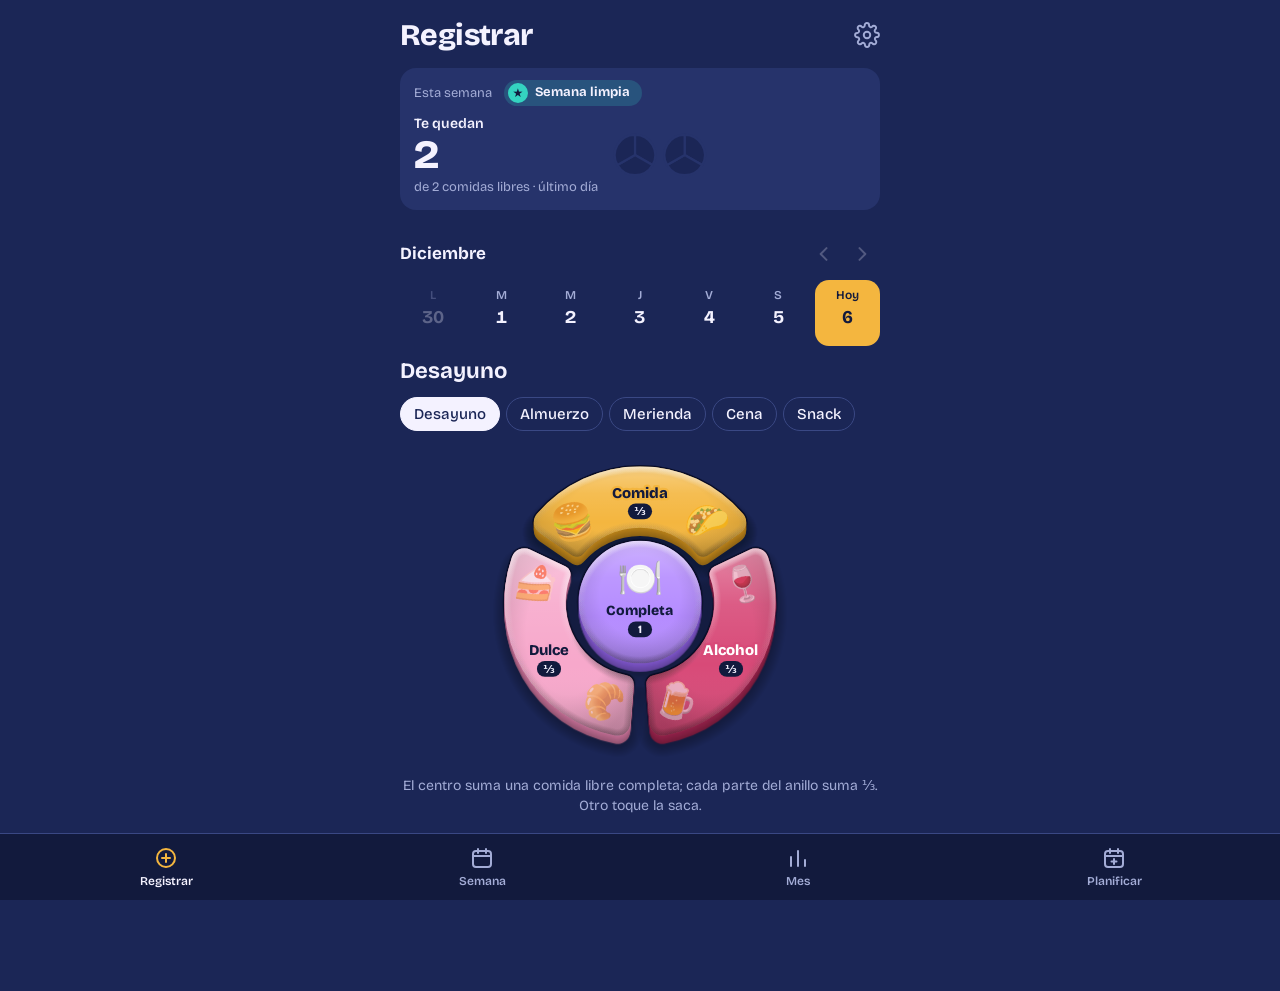
==== commit cd16fc2c: "Ask '¿Qué fue?' after logging, and nudge for blank entries Logging still saves on the tap. A moment " ====
--- a/comidas/index.html
+++ b/comidas/index.html
@@ -72,6 +72,11 @@
   .menu .mi-txt { display: flex; flex-direction: column; gap: 1px; min-width: 0; }
   .menu .mi-txt b { font-size: 15px; font-weight: 700; }
   .menu .mi-txt small { font-size: 12.5px; color: var(--muted); }
+  .menu .mi-switch { margin-left: auto; flex: none; width: 40px; height: 24px; border-radius: 12px; background: var(--line); position: relative; transition: background .15s; }
+  .menu .mi-switch::after { content: ''; position: absolute; top: 3px; left: 3px; width: 18px; height: 18px; border-radius: 50%; background: var(--paper); transition: transform .15s; }
+  .menu [aria-checked="true"] .mi-switch { background: var(--completa); }
+  .menu [aria-checked="true"] .mi-switch::after { transform: translateX(16px); }
+  .menu [aria-checked="true"] .snd-off, .menu [aria-checked="false"] .snd-on { display: none; }
   .menu hr { width: calc(100% - 24px); margin: 4px auto; border: 0; border-top: 1px solid var(--line); }
 
   .today-sum {
@@ -395,6 +400,22 @@
   .sum-total { font-size: 40px; font-weight: 800; letter-spacing: -0.02em; font-variant-numeric: tabular-nums; }
   .sum-note { margin: 0; font-size: 14px; color: var(--muted); }
   .sum-insight { margin: 0; font-size: 15px; font-weight: 600; }
+  .sum-avg { display: flex; align-items: baseline; gap: 4px; flex-wrap: wrap; background: var(--ink); border-radius: 12px; padding: 10px 12px; font-size: 14px; font-weight: 600; }
+  .sum-avg b { font-size: 24px; font-weight: 800; font-variant-numeric: tabular-nums; }
+  .sum-cmp { margin: -2px 0 0; font-size: 14px; font-weight: 700; color: var(--muted); }
+  .sum-cmp.down { color: var(--good); } .sum-cmp.up { color: var(--over); }
+  .sum-trend { display: flex; gap: 10px; align-items: flex-end; justify-content: flex-start; }
+  .sum-trend .tcol { flex: 0 1 64px; }
+  .tcol { flex: 1; display: flex; flex-direction: column; align-items: center; gap: 4px; font-variant-numeric: tabular-nums; }
+  .tcol b { font-size: 13px; }
+  .tcol small { font-size: 12px; color: var(--muted); }
+  .tcol.cur small { color: var(--paper); font-weight: 700; }
+  .tbar { position: relative; width: 100%; max-width: 40px; height: 70px; border-radius: 8px; background: var(--ink); overflow: visible; }
+  .tbar > i:first-child { position: absolute; left: 0; right: 0; bottom: 0; border-radius: 8px; background: var(--good); }
+  .tcol.cur .tbar > i:first-child { background: var(--completa); }
+  .tcol.over .tbar > i:first-child { background: var(--over); }
+  .tbar .tlim { position: absolute; left: -3px; right: -3px; height: 2px; background: var(--paper); }
+  .sum-notes { min-height: 84px; }
   .sum-weeks { list-style: none; margin: 0; padding: 0; display: flex; flex-direction: column; gap: 6px; }
   .sum-weeks li { display: flex; align-items: center; gap: 10px; background: var(--ink); border-radius: 12px; padding: 8px 10px; }
   .sum-weeks .st { width: 22px; height: 22px; border-radius: 50%; background: var(--st); color: var(--ink-deep); display: inline-grid; place-items: center;
@@ -421,7 +442,7 @@
   .sheet p { margin: 0; color: var(--muted); }
   .field { display: flex; flex-direction: column; gap: 6px; }
   .field > span { font-size: 14px; color: var(--muted); }
-  .row { display: grid; grid-template-columns: 1fr 1fr; gap: 10px; }
+  .row { display: grid; grid-template-columns: 1fr 1fr; gap: 10px; align-items: end; }
   .sheet input, .sheet select, .sheet textarea {
     display: block; width: 100%; min-width: 0; min-height: 46px; margin: 0;
     font: inherit; font-size: 16px; color: var(--paper); background: var(--ink);
@@ -545,6 +566,16 @@
   .backup-text b { font-size: 14px; font-weight: 700; }
   .backup-text small { font-size: 13px; color: var(--muted); }
   .backup-go { flex: none; border: 0; border-radius: 10px; background: var(--paper); color: var(--ink-deep); font-weight: 800; padding: 8px 12px; }
+  .what-nudge { border-color: var(--completa); border-style: solid; }
+  .what-nudge .backup-go { background: var(--completa); }
+  .what-sub { margin: 4px 0 0; font-size: 14px; color: var(--muted); }
+  #whatInput { font-size: 17px; }
+  .what-recent-wrap { display: flex; flex-direction: column; gap: 6px; margin-top: -4px; }
+  .what-recent-wrap small { font-size: 12.5px; color: var(--muted); }
+  .what-recent { display: flex; flex-wrap: wrap; gap: 6px; }
+  .what-recent button { border: 1.5px solid var(--line); background: var(--ink); color: var(--paper); border-radius: 999px; padding: 7px 12px;
+    font-size: 14px; font-weight: 600; max-width: 100%; overflow: hidden; text-overflow: ellipsis; white-space: nowrap; }
+  .what-recent button:active { background: var(--completa); color: var(--ink-deep); border-color: var(--completa); }
   .backup-x { flex: none; border: 0; background: none; color: var(--muted); font-size: 16px; width: 36px; height: 36px; border-radius: 10px; }
   .today-plans { display: flex; flex-direction: column; gap: 8px; margin-top: -12px; }
   .tplan { display: flex; align-items: center; justify-content: space-between; gap: 10px;
@@ -592,6 +623,7 @@
     <button type="button" role="menuitem" id="btnExport"><span class="mi-ico" aria-hidden="true"><svg viewBox="0 0 24 24" width="18" height="18" fill="none" stroke="currentColor" stroke-width="2" stroke-linecap="round" stroke-linejoin="round"><path d="M12 15V4M7 9l5-5 5 5"/><path d="M4 15v3a2 2 0 0 0 2 2h12a2 2 0 0 0 2-2v-3"/></svg></span><span class="mi-txt"><b>Exportar Excel</b><small id="menuLastExport"></small></span></button>
     <button type="button" role="menuitem" id="btnImport"><span class="mi-ico" aria-hidden="true"><svg viewBox="0 0 24 24" width="18" height="18" fill="none" stroke="currentColor" stroke-width="2" stroke-linecap="round" stroke-linejoin="round"><path d="M12 4v11M7 10l5 5 5-5"/><path d="M4 15v3a2 2 0 0 0 2 2h12a2 2 0 0 0 2-2v-3"/></svg></span><span class="mi-txt"><b>Importar Excel</b><small>Recuperar registros de un archivo</small></span></button>
     <hr>
+    <button type="button" role="menuitemcheckbox" id="btnSoundToggle" data-keep aria-checked="true"><span class="mi-ico" aria-hidden="true"><span class="snd-on"><svg viewBox="0 0 24 24" width="18" height="18" fill="none" stroke="currentColor" stroke-width="2" stroke-linecap="round" stroke-linejoin="round"><path d="M11 5 6 9H3v6h3l5 4V5z"/><path d="M15.5 8.5a5 5 0 0 1 0 7M18.5 5.5a9 9 0 0 1 0 13"/></svg></span><span class="snd-off"><svg viewBox="0 0 24 24" width="18" height="18" fill="none" stroke="currentColor" stroke-width="2" stroke-linecap="round" stroke-linejoin="round"><path d="M11 5 6 9H3v6h3l5 4V5z"/><path d="m16 9 5 6M21 9l-5 6"/></svg></span></span><span class="mi-txt"><b>Sonido al sumar</b><small id="menuSoundState"></small></span><span class="mi-switch" aria-hidden="true"></span></button>
     <button type="button" role="menuitem" id="btnSettings"><span class="mi-ico" aria-hidden="true"><svg viewBox="0 0 24 24" width="18" height="18" fill="none" stroke="currentColor" stroke-width="2" stroke-linecap="round" stroke-linejoin="round"><circle cx="12" cy="12" r="3"/><path d="M12 2v3M12 19v3M4.9 4.9l2.1 2.1M17 17l2.1 2.1M2 12h3M19 12h3M4.9 19.1 7 17M17 7l2.1-2.1"/></svg></span><span class="mi-txt"><b>Ajustes</b><small>Cupo, horarios, sonido y más</small></span></button>
   </div>
   <input type="file" id="fileInput" accept=".xlsx,.xls,.csv,application/vnd.openxmlformats-officedocument.spreadsheetml.sheet" class="hidden">
@@ -602,6 +634,11 @@
   <div class="tab" id="tab-hoy" role="tabpanel" aria-labelledby="tb-hoy">
     <button class="today-sum" id="todaySummary" type="button"></button>
     <div class="today-plans" id="todayPlans" hidden></div>
+    <div class="backup what-nudge" id="whatNudge" role="status" hidden>
+      <span class="backup-text"><b></b><small></small></span>
+      <button class="backup-go" id="whatGo" type="button">Completar</button>
+      <button class="backup-x" id="whatLater" type="button" aria-label="Recordarme mañana">✕</button>
+    </div>
     <div class="backup" id="backupNudge" role="status" hidden>
       <span class="backup-text"><b></b><small>Guardá un Excel en Archivos por si se borran.</small></span>
       <button class="backup-go" id="backupExport" type="button">Exportar</button>
@@ -864,12 +901,33 @@
 </div>
 
 <!-- settings -->
+<!-- "¿Qué fue?": opens on its own a moment after logging -->
+<div class="scrim" id="whatSheet" hidden>
+  <form class="sheet" id="whatForm" autocomplete="off" role="dialog" aria-modal="true" aria-labelledby="whatTitle">
+    <div>
+      <h3 id="whatTitle">¿Qué fue?</h3>
+      <p class="what-sub" id="whatSub"></p>
+    </div>
+    <input id="whatInput" placeholder="Ej: pizza con amigos" enterkeyhint="done" autocapitalize="sentences" aria-label="Qué fue">
+    <div class="what-recent-wrap" id="whatRecentWrap">
+      <small>Tocá una para usarla</small>
+      <div class="what-recent" id="whatRecent"></div>
+    </div>
+    <div class="field"><span>¿Valió la pena? (opcional)</span><div class="joy-pick" id="whatJoy"></div></div>
+    <div class="actions">
+      <button class="solid" type="submit">Listo</button>
+      <button class="link" type="button" id="whatSkip">Después</button>
+    </div>
+  </form>
+</div>
+
 <div class="scrim" id="summarySheet" hidden>
   <div class="sheet" role="dialog" aria-modal="true" aria-labelledby="summaryTitle">
     <h3 id="summaryTitle">Resumen</h3>
     <div class="sum" id="summaryBody"></div>
     <div class="actions">
-      <button class="solid" type="button" id="summaryShare">Compartir</button>
+      <button class="solid" type="button" id="summaryShare">Compartir imagen</button>
+      <button class="ghost" type="button" id="summaryShareText">Compartir texto</button>
       <button class="link" type="button" data-close>Cerrar</button>
     </div>
   </div>
@@ -901,6 +959,7 @@
     <div class="actions">
       <button class="solid" type="button" id="btnSaveSettings">Guardar ajustes</button>
     </div>
+    <label class="check"><input type="checkbox" id="sAskWhat"> Preguntar "¿Qué fue?" al sumar</label>
     <p>Sonido al sumar</p>
     <div class="sound-row">
       <label class="check"><input type="checkbox" id="sSound"> Sonar "Faaa" al sumar</label>
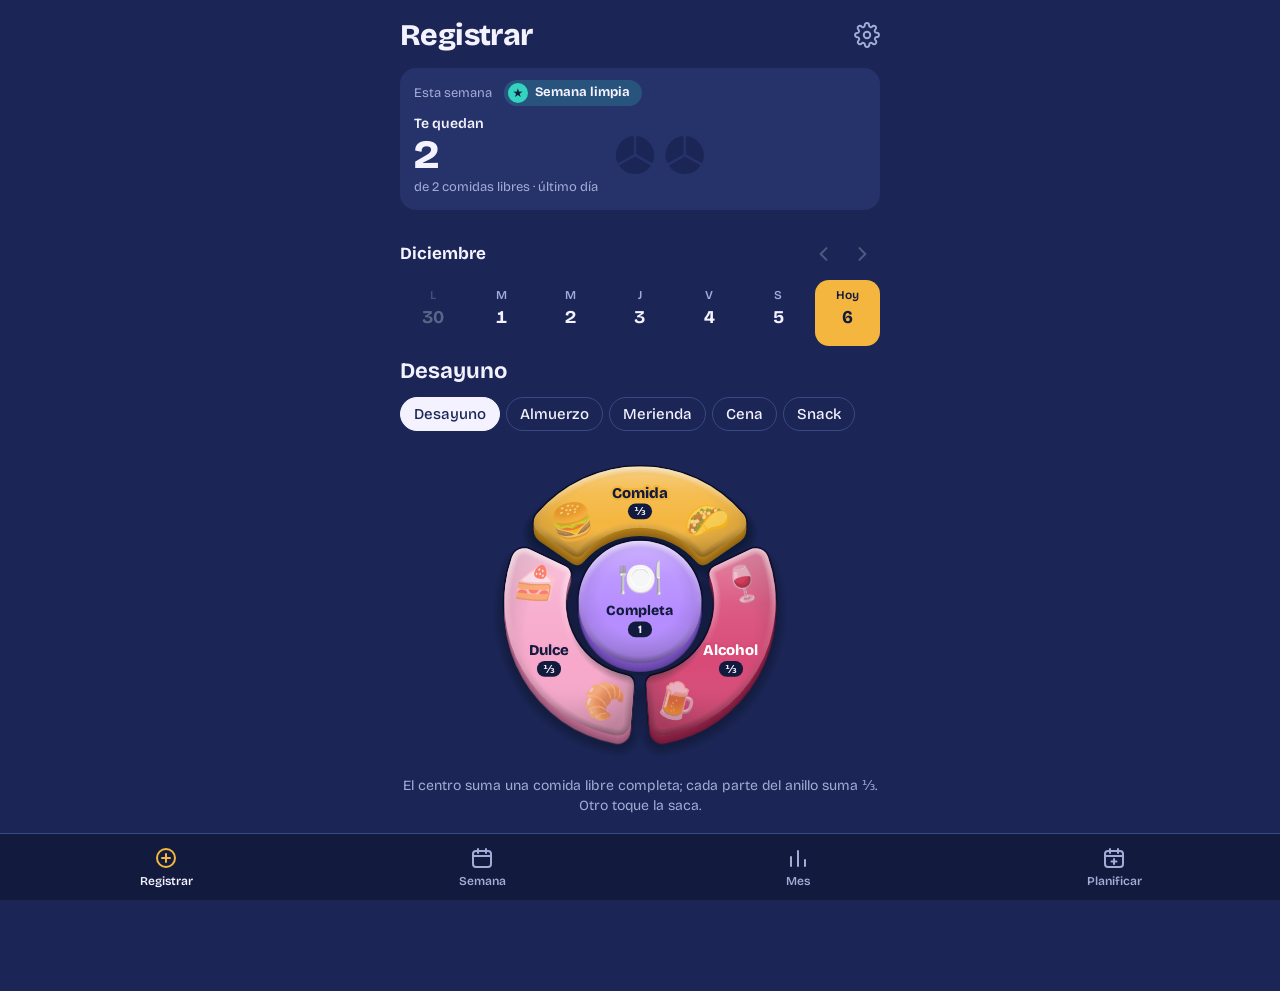
==== commit a8130fc6: "Give every sheet a close button Each sheet gets a ✕ in its top-right corner. It's sticky, so it stay" ====
--- a/comidas/index.html
+++ b/comidas/index.html
@@ -439,6 +439,11 @@
   }
   @keyframes rise { from { transform: translateY(40%); opacity: 0; } }
   .sheet h3 { margin: 0; font-size: 20px; font-weight: 700; }
+  .sheet h3 { padding-right: 44px; }
+  .sheet-x { position: sticky; top: 0; z-index: 2; align-self: flex-end; flex: none; margin: -6px -4px -48px 0;
+    width: 36px; height: 36px; border: 0; border-radius: 50%; display: grid; place-items: center;
+    background: var(--ink); color: var(--muted); }
+  .sheet-x:active { color: var(--paper); }
   .sheet p { margin: 0; color: var(--muted); }
   .field { display: flex; flex-direction: column; gap: 6px; }
   .field > span { font-size: 14px; color: var(--muted); }
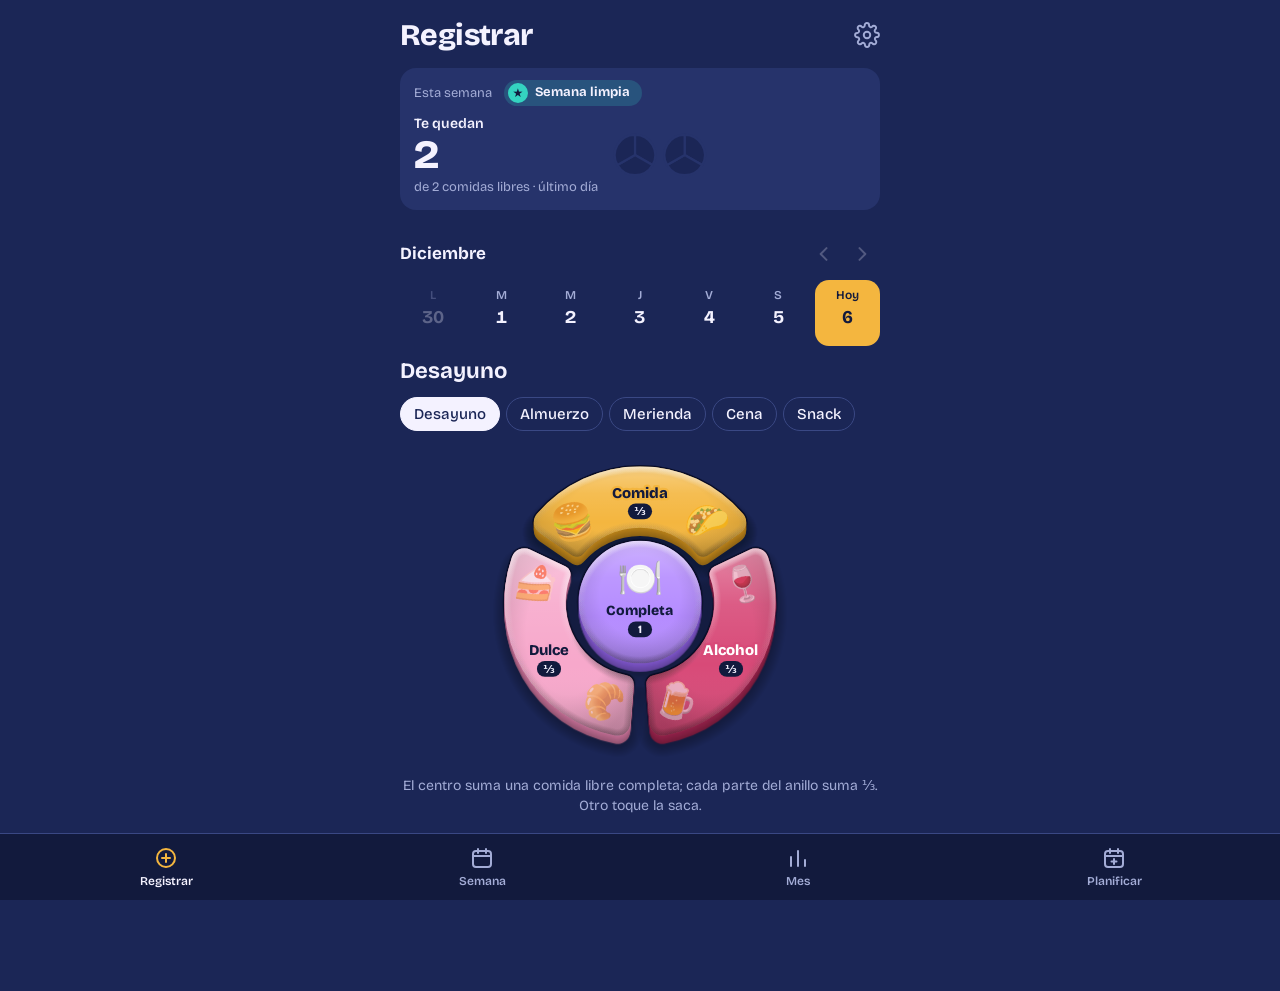
==== commit ff8e4e49: "Estimate the calories of each free meal and total them per week and cycle Each entry gets a rough kc" ====
--- a/comidas/index.html
+++ b/comidas/index.html
@@ -95,6 +95,7 @@
   .hero.over .num { color: var(--over); }
   .hero .sub { font-size: 13px; color: var(--muted); }
   .week-card { margin-top: 12px; background: var(--panel); border-radius: 16px; padding: 12px 14px 14px; }
+  .week-card .kcal-line { display: block; margin-top: 8px; color: var(--muted); font-size: 13px; font-variant-numeric: tabular-nums; }
   .plates .w.fresh { animation: stamp .45s cubic-bezier(.2, 1.6, .4, 1); }
   .hero .plates { flex: none; height: 46px; width: auto; max-width: 62%; overflow: visible; }
   .plates .w { stroke: var(--panel); stroke-width: 2.5; stroke-linejoin: round; }
@@ -404,6 +405,7 @@
   .sum-avg b { font-size: 24px; font-weight: 800; font-variant-numeric: tabular-nums; }
   .sum-cmp { margin: -2px 0 0; font-size: 14px; font-weight: 700; color: var(--muted); }
   .sum-cmp.down { color: var(--good); } .sum-cmp.up { color: var(--over); }
+  .sum-kcal { margin: -2px 0 0; font-size: 14px; font-weight: 600; font-variant-numeric: tabular-nums; }
   .sum-trend { display: flex; gap: 10px; align-items: flex-end; justify-content: flex-start; }
   .sum-trend .tcol { flex: 0 1 64px; }
   .tcol { flex: 1; display: flex; flex-direction: column; align-items: center; gap: 4px; font-variant-numeric: tabular-nums; }
@@ -864,6 +866,7 @@
     </label>
     <div class="field"><span>¿Valió la pena? (opcional)</span><div class="joy-pick" id="eJoy"></div></div>
     <label class="field"><span>Qué fue (opcional)</span><input id="eDesc" placeholder="Pizza con amigos"></label>
+    <label class="field"><span>Calorías aprox. (opcional)</span><input type="number" id="eKcal" min="0" max="9999" step="10" inputmode="numeric"></label>
     <label class="field"><span>Notas (opcional)</span><textarea id="eNotes" placeholder="Dónde, con quién, cómo te sentiste"></textarea></label>
     <div class="actions">
       <button class="solid" type="submit">Guardar cambios</button>
@@ -919,6 +922,7 @@
       <div class="what-recent" id="whatRecent"></div>
     </div>
     <div class="field"><span>¿Valió la pena? (opcional)</span><div class="joy-pick" id="whatJoy"></div></div>
+    <label class="field"><span>Calorías aprox. (opcional)</span><input type="number" id="whatKcal" min="0" max="9999" step="10" inputmode="numeric" enterkeyhint="done"></label>
     <div class="actions">
       <button class="solid" type="submit">Listo</button>
       <button class="link" type="button" id="whatSkip">Después</button>
@@ -950,6 +954,13 @@
     <label class="field"><span>Contar en</span>
       <select id="sUnits"><option value="tercios">Comidas libres (⅓, ⅔, 1…)</option><option value="porciones">Porciones enteras (1 por parte, 3 la completa)</option></select>
     </label>
+    <p>Calorías aproximadas de cada parte. Se usan cuando no anotás las de un registro; podés pedirle los valores a tu nutri.</p>
+    <div class="row">
+      <label class="field"><span>🍔 Comida</span><input type="number" id="sKcal-comida" min="0" max="9999" step="10" inputmode="numeric"></label>
+      <label class="field"><span>🍷 Alcohol</span><input type="number" id="sKcal-alcohol" min="0" max="9999" step="10" inputmode="numeric"></label>
+      <label class="field"><span>🍰 Dulce</span><input type="number" id="sKcal-postre" min="0" max="9999" step="10" inputmode="numeric"></label>
+      <label class="field"><span>🍽️ Completa</span><input type="number" id="sKcal-completa" min="0" max="9999" step="10" inputmode="numeric"></label>
+    </div>
     <label class="field"><span>Fecha de tu consulta (inicio del plan)</span><input type="date" id="sCycle"></label>
     <p>Con la fecha cargada, cada "mes" es un ciclo de 4 semanas desde la consulta y las semanas empiezan ese día. Dejala vacía para usar los meses del calendario.</p>
     <div class="gcal-set" id="gcalSet" hidden><span>📅 Google Calendar configurado ✓</span><button class="link" type="button" id="gcalChange">Cambiar</button></div>
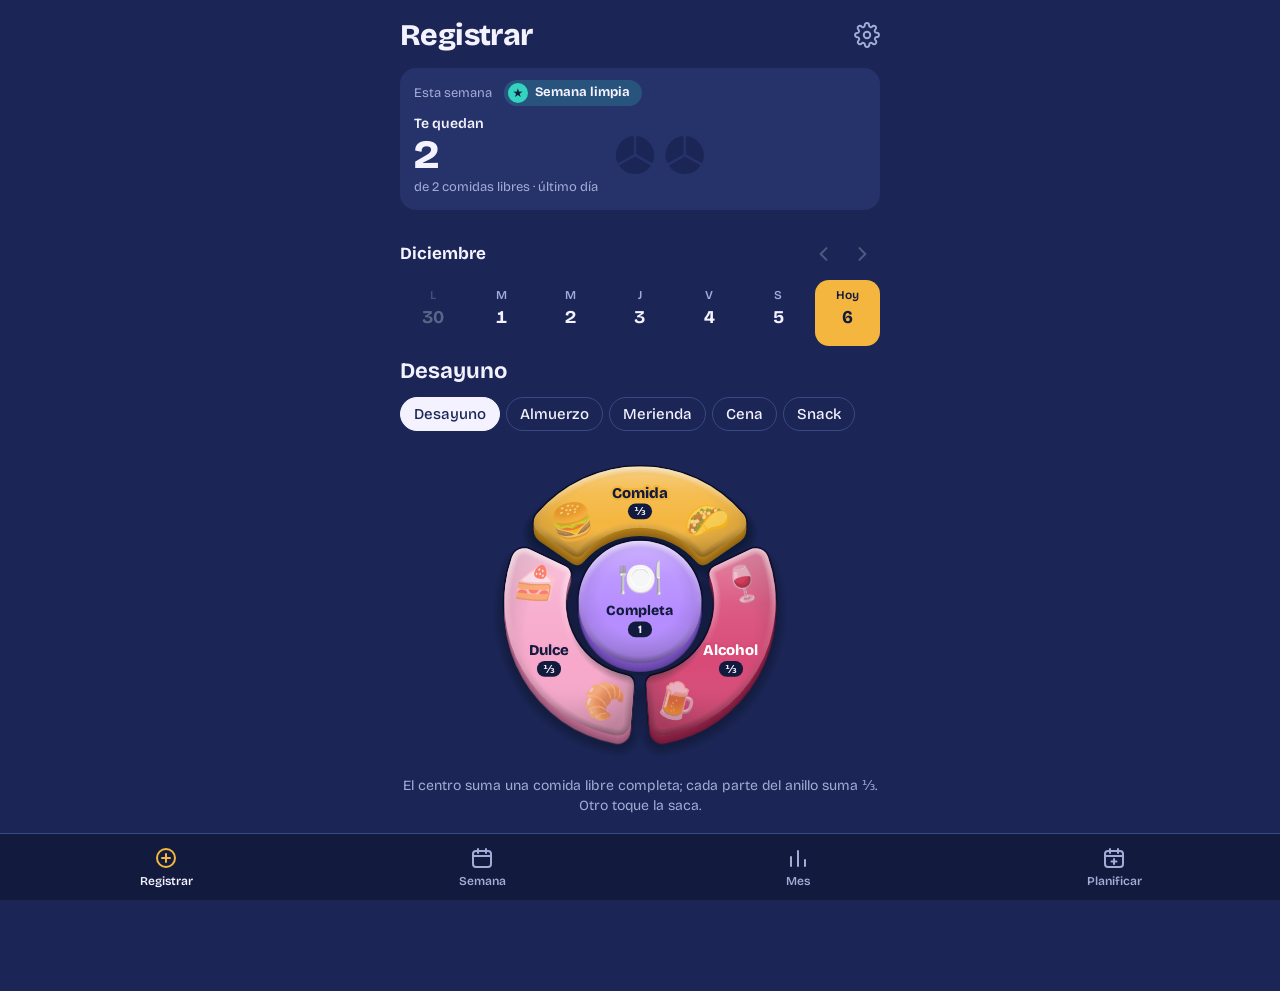
==== commit 8868006c: "Estimate a free meal's calories with an AI from a photo 'Calcular con IA' copies a prompt tuned for " ====
--- a/comidas/index.html
+++ b/comidas/index.html
@@ -576,6 +576,15 @@
   .what-nudge { border-color: var(--completa); border-style: solid; }
   .what-nudge .backup-go { background: var(--completa); }
   .what-sub { margin: 4px 0 0; font-size: 14px; color: var(--muted); }
+  .kcal-row { display: flex; gap: 8px; align-items: stretch; }
+  .kcal-row input { flex: 1; }
+  .kcal-ai { flex: none; white-space: nowrap; padding: 8px 12px; font-size: 14px; }
+  .ai-steps { margin: 0; padding-left: 20px; display: flex; flex-direction: column; gap: 4px; color: var(--muted); font-size: 15px; }
+  .ai-open { display: grid; grid-template-columns: repeat(3, 1fr); gap: 8px; }
+  .ai-open button { font-weight: 700; padding: 12px 6px; }
+  #aiCopy { margin-top: -8px; }
+  .ai-result { font-size: 16px; font-weight: 700; color: var(--paper); }
+  .ai-result.miss { font-weight: 500; color: var(--over); font-size: 14px; }
   #whatInput { font-size: 17px; }
   .what-recent-wrap { display: flex; flex-direction: column; gap: 6px; margin-top: -4px; }
   .what-recent-wrap small { font-size: 12.5px; color: var(--muted); }
@@ -866,7 +875,7 @@
     </label>
     <div class="field"><span>¿Valió la pena? (opcional)</span><div class="joy-pick" id="eJoy"></div></div>
     <label class="field"><span>Qué fue (opcional)</span><input id="eDesc" placeholder="Pizza con amigos"></label>
-    <label class="field"><span>Calorías aprox. (opcional)</span><input type="number" id="eKcal" min="0" max="9999" step="10" inputmode="numeric"></label>
+    <div class="field"><span>Calorías aprox. (opcional)</span><div class="kcal-row"><input type="number" id="eKcal" min="0" max="9999" step="10" inputmode="numeric"><button class="ghost kcal-ai" type="button" data-kcal="eKcal">📷 Calcular con IA</button></div></div>
     <label class="field"><span>Notas (opcional)</span><textarea id="eNotes" placeholder="Dónde, con quién, cómo te sentiste"></textarea></label>
     <div class="actions">
       <button class="solid" type="submit">Guardar cambios</button>
@@ -922,12 +931,39 @@
       <div class="what-recent" id="whatRecent"></div>
     </div>
     <div class="field"><span>¿Valió la pena? (opcional)</span><div class="joy-pick" id="whatJoy"></div></div>
-    <label class="field"><span>Calorías aprox. (opcional)</span><input type="number" id="whatKcal" min="0" max="9999" step="10" inputmode="numeric" enterkeyhint="done"></label>
+    <div class="field"><span>Calorías aprox. (opcional)</span><div class="kcal-row"><input type="number" id="whatKcal" min="0" max="9999" step="10" inputmode="numeric" enterkeyhint="done"><button class="ghost kcal-ai" type="button" data-kcal="whatKcal">📷 Calcular con IA</button></div></div>
     <div class="actions">
       <button class="solid" type="submit">Listo</button>
       <button class="link" type="button" id="whatSkip">Después</button>
     </div>
   </form>
+</div>
+
+<!-- calories with an AI: copy the prompt, attach a photo there, paste the answer back -->
+<div class="scrim" id="aiSheet" hidden>
+  <div class="sheet" role="dialog" aria-modal="true" aria-labelledby="aiTitle">
+    <div>
+      <h3 id="aiTitle">Calcular calorías con IA</h3>
+      <p class="what-sub" id="aiSub"></p>
+    </div>
+    <ol class="ai-steps">
+      <li>Elegí una IA: el pedido queda copiado y se abre.</li>
+      <li>Adjuntá la foto de lo que comiste y pegá el pedido.</li>
+      <li>Copiá la respuesta, volvé y pegala acá abajo.</li>
+    </ol>
+    <div class="ai-open">
+      <button class="ghost" type="button" data-ai="https://chatgpt.com/">ChatGPT</button>
+      <button class="ghost" type="button" data-ai="https://claude.ai/new">Claude</button>
+      <button class="ghost" type="button" data-ai="https://gemini.google.com/app">Gemini</button>
+    </div>
+    <button class="link" type="button" id="aiCopy">Solo copiar el pedido</button>
+    <label class="field"><span>Respuesta de la IA</span><textarea id="aiAnswer" placeholder="Pegá acá la respuesta (termina en TOTAL: … kcal)"></textarea></label>
+    <p class="ai-result" id="aiResult" hidden></p>
+    <div class="actions">
+      <button class="solid" type="button" id="aiUse" disabled>Usar este número</button>
+      <button class="link" type="button" data-close>Cancelar</button>
+    </div>
+  </div>
 </div>
 
 <div class="scrim" id="summarySheet" hidden>
